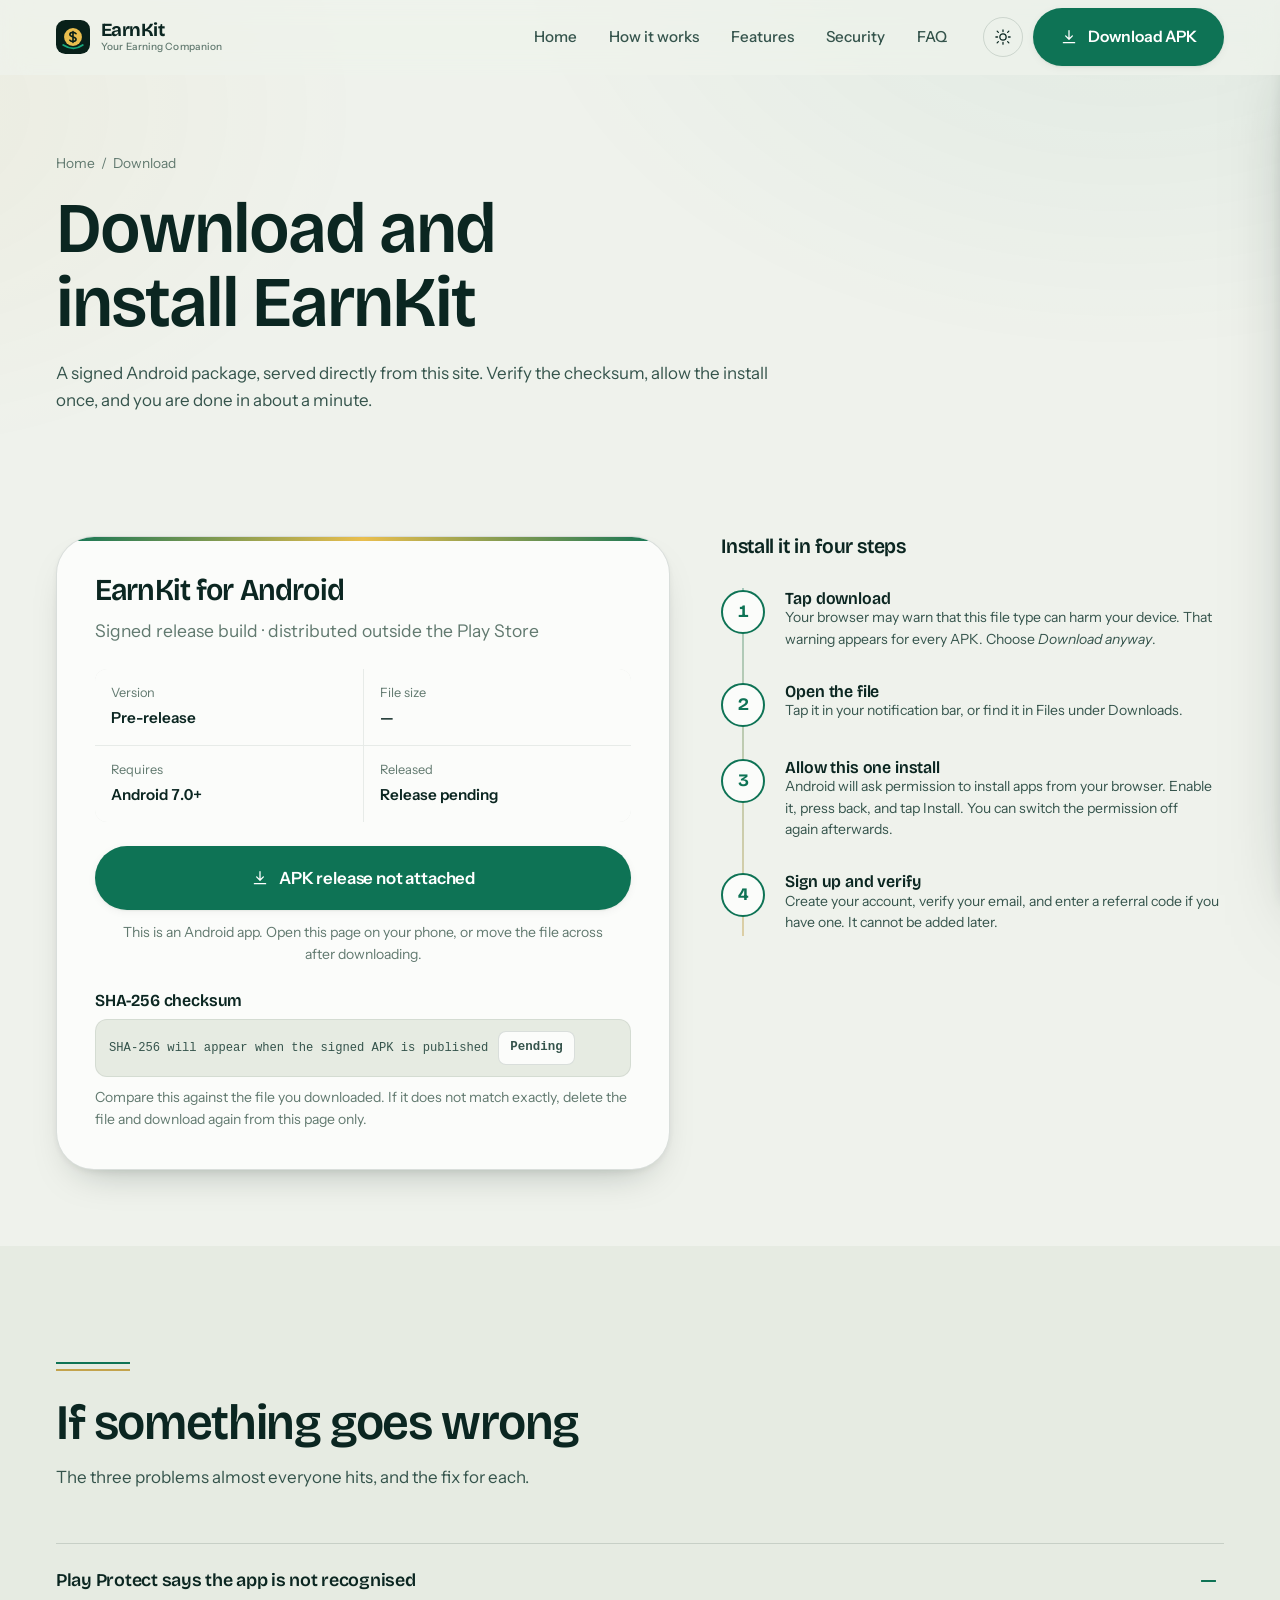
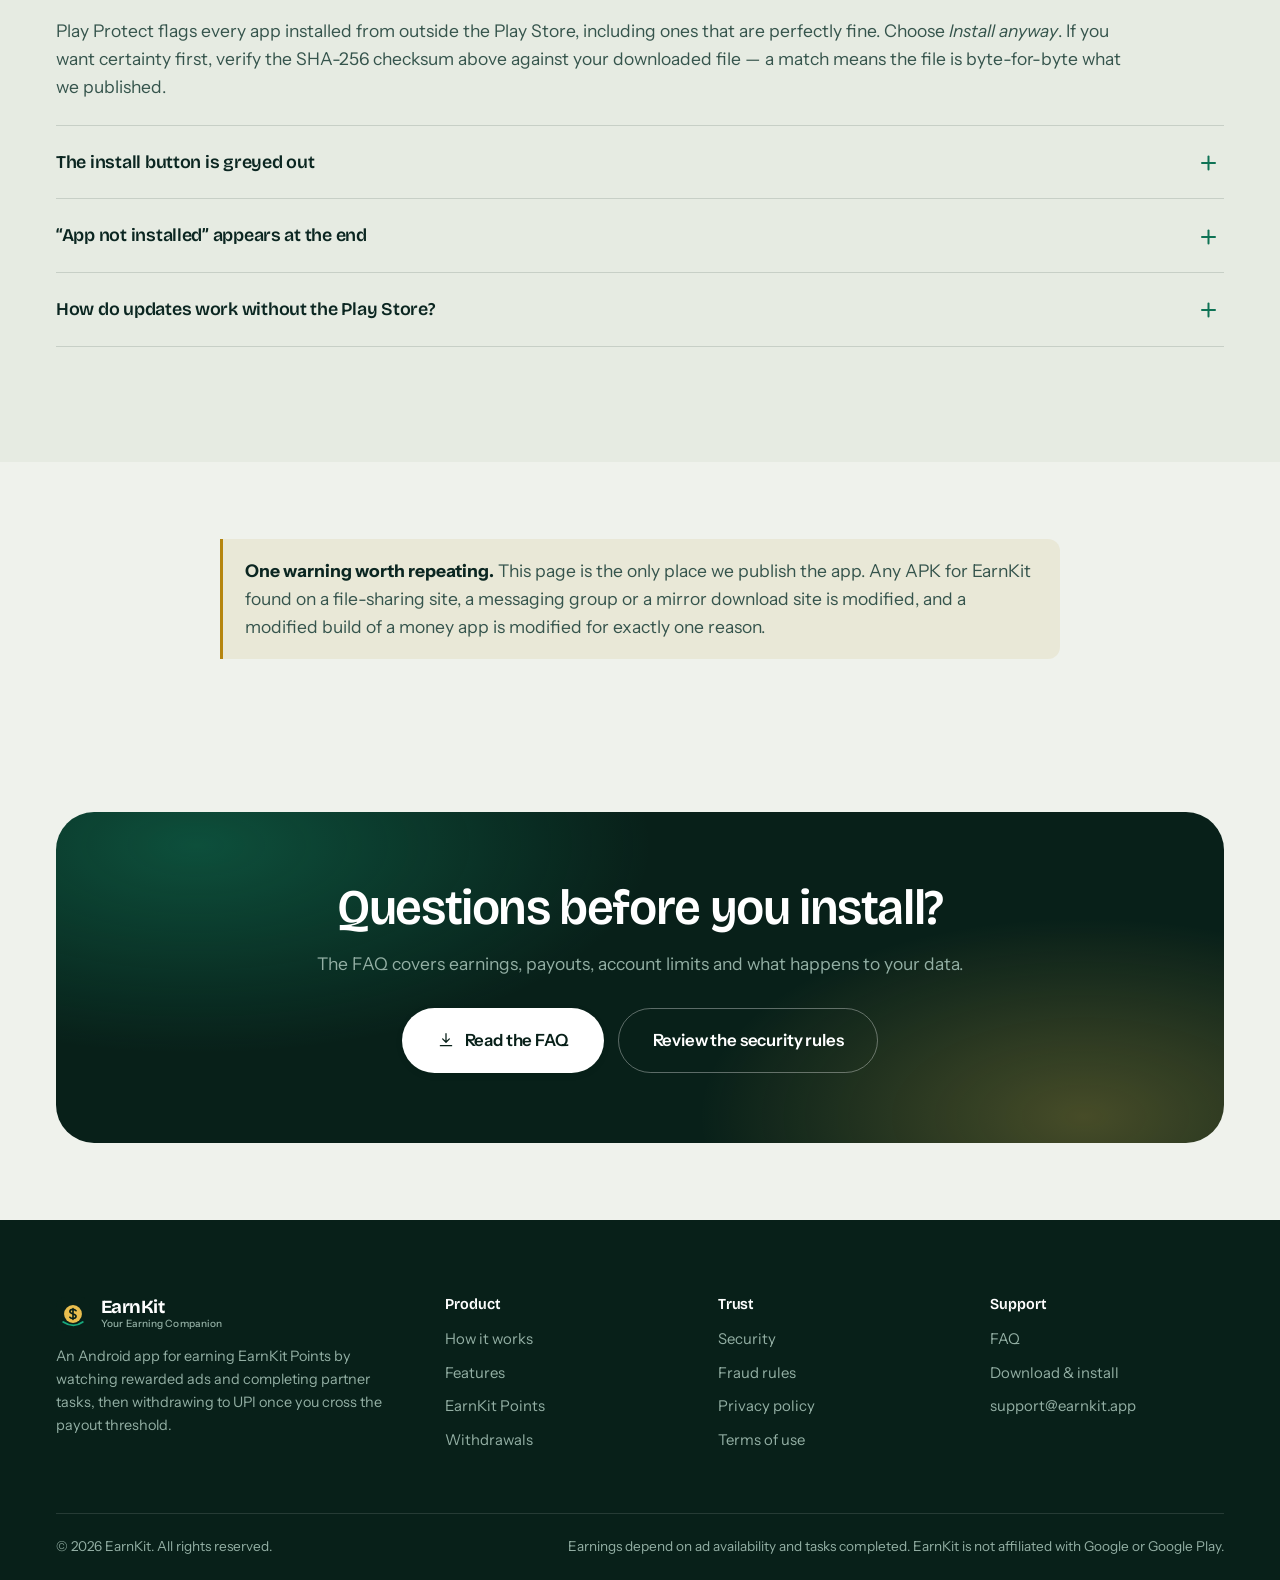
==== download.html @ 2345cab0 "EarnKit website" ====
<!doctype html>
<html lang="en" data-theme="light">
<head>
<meta charset="utf-8">
<meta name="viewport" content="width=device-width, initial-scale=1, viewport-fit=cover">
<title>Download the Android APK — EarnKit</title>
<meta name="description" content="Download the signed EarnKit APK, verify the SHA-256 checksum, and install in four steps. Requires Android 7.0+.">
<meta name="theme-color" content="#082019">
<meta name="robots" content="index,follow,max-image-preview:large">
<meta name="color-scheme" content="light dark">
<link rel="canonical" href="https://earnkit.app/download.html">
<meta property="og:type" content="website">
<meta property="og:site_name" content="EarnKit">
<meta property="og:title" content="Download the Android APK — EarnKit">
<meta property="og:description" content="Download the signed EarnKit APK, verify the SHA-256 checksum, and install in four steps. Requires Android 7.0+.">
<meta property="og:image" content="https://earnkit.app/assets/img/og-cover.svg">
<meta name="twitter:card" content="summary_large_image">
<link rel="manifest" href="site.webmanifest">
<link rel="icon" href="assets/img/favicon.svg" type="image/svg+xml">
<link rel="apple-touch-icon" href="assets/img/favicon.svg">
<link rel="preconnect" href="https://fonts.googleapis.com">
<link rel="preconnect" href="https://fonts.gstatic.com" crossorigin>
<link href="https://fonts.googleapis.com/css2?family=Bricolage+Grotesque:opsz,wdth,wght@12..96,75..100,400..800&family=Instrument+Sans:ital,wght@0,400..700;1,400&display=swap" rel="stylesheet">
<link rel="stylesheet" href="assets/css/site.css">
<script>
  // Set theme before first paint so there is no flash.
  try { var t = localStorage.getItem('eg-theme');
        if (!t) t = 'light';
        document.documentElement.setAttribute('data-theme', t); } catch (e) {}
</script>

</head>
<body>
<a class="skip" href="#main">Skip to content</a>
<div class="prog" aria-hidden="true"></div>

<header class="hdr">
  <div class="wrap hdr__in">
    <a class="brand" href="index.html" aria-label="EarnKit home"><svg class="brand__mark" viewBox="0 0 40 40" fill="none" aria-hidden="true">
  <rect width="40" height="40" rx="11" fill="#082019"/>
  <circle class="coin" cx="20" cy="20" r="10.5" fill="#E9BE4E"/>
  <path d="M20 13.5v13M23.6 16.1c-.9-1-2.2-1.5-3.6-1.5-2.1 0-3.7 1.1-3.7 2.6 0 3.6 7.3 1.9 7.3 5.5 0 1.5-1.6 2.6-3.7 2.6-1.4 0-2.7-.5-3.6-1.5"
        stroke="#082019" stroke-width="1.9" stroke-linecap="round"/>
  <path d="M8.5 29.5c4 2.6 8 3.9 12 3.9s7.4-1.3 11-3.9" stroke="#17A87C" stroke-width="2.2" stroke-linecap="round"/>
</svg><span>EarnKit<em>Your Earning Companion</em></span></a>
    <nav class="nav" aria-label="Primary"><a href="index.html">Home</a><a href="how-it-works.html">How it works</a><a href="features.html">Features</a><a href="security.html">Security</a><a href="faq.html">FAQ</a></nav>
    <div class="hdr__actions">
      <button class="tgl" type="button" aria-label="Switch theme"><svg class="sun" viewBox="0 0 24 24" fill="none" stroke="currentColor" stroke-width="1.7" stroke-linecap="round" stroke-linejoin="round" aria-hidden="true"><circle cx="12" cy="12" r="4.2"/><path d="M12 2.5v2.2M12 19.3v2.2M4.2 4.2l1.6 1.6M18.2 18.2l1.6 1.6M2.5 12h2.2M19.3 12h2.2M4.2 19.8l1.6-1.6M18.2 5.8l1.6-1.6"/></svg><svg class="moon" viewBox="0 0 24 24" fill="none" stroke="currentColor" stroke-width="1.7" stroke-linecap="round" stroke-linejoin="round" aria-hidden="true"><path d="M20 14.5A8.5 8.5 0 019.5 4a8.5 8.5 0 1010.5 10.5z"/></svg></button>
      <a class="btn btn--emerald" href="download.html"><svg class="ico" viewBox="0 0 24 24" fill="none" stroke="currentColor" stroke-width="1.7" stroke-linecap="round" stroke-linejoin="round" aria-hidden="true"><path d="M12 3.5v11M7.5 10.5L12 15l4.5-4.5M4.5 19.5h15"/></svg> Download APK</a>
      <button class="burger" type="button" aria-label="Menu" aria-expanded="false" aria-controls="drawer">
        <span></span><span></span><span></span>
      </button>
    </div>
  </div>
</header>

<div class="scrim" aria-hidden="true"></div>
<aside class="drawer" id="drawer" aria-label="Mobile navigation">
  <a href="index.html">Home</a>
  <a href="how-it-works.html">How it works</a>
  <a href="features.html">Features</a>
  <a href="security.html">Security</a>
  <a href="faq.html">FAQ</a>
  <a href="download.html">Download</a>
  <a class="btn btn--emerald btn--block" href="download.html">Download APK</a>
</aside>

<main id="main">

<section class="phead">
  <div class="wrap">
    <p class="crumb"><a href="index.html">Home</a> &nbsp;/&nbsp; Download</p>
    <h1 class="fade-up">Download and install EarnKit</h1>
    <p class="lede fade-up" style="animation-delay:.1s">A signed Android package, served directly from this site. Verify the checksum, allow the install once, and you are done in about a minute.</p>
  </div>
</section>
<section class="tight">
  <div class="wrap">
    <div class="dl">
      <div class="dlcard r">
        <h2 style="font-size:clamp(1.5rem,2.4vw,1.9rem);margin-bottom:10px">EarnKit for Android</h2>
        <p class="muted">Signed release build &middot; distributed outside the Play Store</p>

        <dl class="dlcard__meta">
          <div><dt>Version</dt><dd>Pre-release</dd></div>
          <div><dt>File size</dt><dd>—</dd></div>
          <div><dt>Requires</dt><dd>Android 7.0+</dd></div>
          <div><dt>Released</dt><dd>Release pending</dd></div>
        </dl>

        <a class="btn btn--lg btn--block btn--emerald" href="#release-unavailable" aria-disabled="true" data-release-unavailable data-download download>
          <svg class="ico" viewBox="0 0 24 24" fill="none" stroke="currentColor" stroke-width="1.7" stroke-linecap="round" stroke-linejoin="round" aria-hidden="true"><path d="M12 3.5v11M7.5 10.5L12 15l4.5-4.5M4.5 19.5h15"/></svg> APK release not attached
        </a>
        <p class="small muted" style="margin-top:12px;text-align:center" data-device-hint>
          Android app. Open this page on your phone for the smoothest install.
        </p>

        <h4 style="margin:26px 0 10px">SHA-256 checksum</h4>
        <div class="hashbox">
          <span>SHA-256 will appear when the signed APK is published</span>
          <button class="copy" type="button" disabled>Pending</button>
        </div>
        <p class="small muted" style="margin-top:10px">Compare this against the file you downloaded.
        If it does not match exactly, delete the file and download again from this page only.</p>
      </div>

      <div class="r" data-d="1">
        <h3 style="margin-bottom:16px">Install it in four steps</h3>
        <div class="rail">
          <div class="step"><div class="step__dot">1</div><div><h4>Tap download</h4>
            <p class="small">Your browser may warn that this file type can harm your device. That
            warning appears for every APK. Choose <em>Download anyway</em>.</p></div></div>
          <div class="step"><div class="step__dot">2</div><div><h4>Open the file</h4>
            <p class="small">Tap it in your notification bar, or find it in Files under Downloads.</p></div></div>
          <div class="step"><div class="step__dot">3</div><div><h4>Allow this one install</h4>
            <p class="small">Android will ask permission to install apps from your browser. Enable it,
            press back, and tap Install. You can switch the permission off again afterwards.</p></div></div>
          <div class="step"><div class="step__dot">4</div><div><h4>Sign up and verify</h4>
            <p class="small">Create your account, verify your email, and enter a referral code if you
            have one. It cannot be added later.</p></div></div>
        </div>
      </div>
    </div>
  </div>
</section>

<section class="band--paper2">
  <div class="wrap">
    <div class="head r"><div class="rule"></div>
      <h2>If something goes wrong</h2>
      <p class="lede">The three problems almost everyone hits, and the fix for each.</p></div>
    <div class="acc r">
      <details open><summary>Play Protect says the app is not recognised</summary>
        <div class="acc__body"><p>Play Protect flags every app installed from outside the Play
        Store, including ones that are perfectly fine. Choose <em>Install anyway</em>. If you want
        certainty first, verify the SHA-256 checksum above against your downloaded file &mdash; a
        match means the file is byte-for-byte what we published.</p></div></details>
      <details><summary>The install button is greyed out</summary>
        <div class="acc__body"><p>Your Android version needs permission for the specific app doing
        the install. Go to Settings, then Apps, then find your browser or file manager, then
        <em>Install unknown apps</em>, and allow it. Return to the file and try again.</p></div></details>
      <details><summary>&ldquo;App not installed&rdquo; appears at the end</summary>
        <div class="acc__body"><p>Usually one of three things: an older copy of the app is already
        installed and needs to be removed first, the download was interrupted and the file is
        incomplete, or storage is full. Uninstall the old version, clear some space, and download
        the file again.</p></div></details>
      <details><summary>How do updates work without the Play Store?</summary>
        <div class="acc__body"><p>The app checks for a newer version on launch and tells you when one
        is available. You return to this page, download the latest APK and install it over the
        existing app. Your account, balance and history are untouched by an update.</p></div></details>
    </div>
  </div>
</section>

<section class="tight">
  <div class="wrap wrap--narrow">
    <div class="note r"><b>One warning worth repeating.</b> This page is the only place we publish
    the app. Any APK for EarnKit found on a file-sharing site, a messaging group or a mirror download
    site is modified, and a modified build of a money app is modified for exactly one reason.</div>
  </div>
</section>

<section class="tight">
  <div class="wrap">
    <div class="cta r">
      <h2>Questions before you install?</h2>
      <p>The FAQ covers earnings, payouts, account limits and what happens to your data.</p>
      <div class="cta__row">
        <a class="btn btn--lg" href="faq.html"><svg class="ico" viewBox="0 0 24 24" fill="none" stroke="currentColor" stroke-width="1.7" stroke-linecap="round" stroke-linejoin="round" aria-hidden="true"><path d="M12 3.5v11M7.5 10.5L12 15l4.5-4.5M4.5 19.5h15"/></svg> Read the FAQ</a>
        <a class="btn btn--lg btn--ghost" href="security.html">Review the security rules</a>
      </div>
    </div>
  </div>
</section>
</main>

<footer class="ftr">
  <div class="wrap">
    <div class="ftr__grid">
      <div>
        <a class="brand" href="index.html"><svg class="brand__mark" viewBox="0 0 40 40" fill="none" aria-hidden="true">
  <rect width="40" height="40" rx="11" fill="#082019"/>
  <circle class="coin" cx="20" cy="20" r="10.5" fill="#E9BE4E"/>
  <path d="M20 13.5v13M23.6 16.1c-.9-1-2.2-1.5-3.6-1.5-2.1 0-3.7 1.1-3.7 2.6 0 3.6 7.3 1.9 7.3 5.5 0 1.5-1.6 2.6-3.7 2.6-1.4 0-2.7-.5-3.6-1.5"
        stroke="#082019" stroke-width="1.9" stroke-linecap="round"/>
  <path d="M8.5 29.5c4 2.6 8 3.9 12 3.9s7.4-1.3 11-3.9" stroke="#17A87C" stroke-width="2.2" stroke-linecap="round"/>
</svg><span>EarnKit<em>Your Earning Companion</em></span></a>
        <p class="ftr__note">An Android app for earning EarnKit Points by watching rewarded ads and completing partner tasks, then withdrawing to UPI once you cross the payout threshold.</p>
      </div>
      <div>
        <h4>Product</h4>
        <ul>
          <li><a href="how-it-works.html">How it works</a></li>
          <li><a href="features.html">Features</a></li>
          <li><a href="how-it-works.html#points">EarnKit Points</a></li>
          <li><a href="how-it-works.html#withdraw">Withdrawals</a></li>
        </ul>
      </div>
      <div>
        <h4>Trust</h4>
        <ul>
          <li><a href="security.html">Security</a></li>
          <li><a href="security.html#fraud">Fraud rules</a></li>
          <li><a href="privacy.html">Privacy policy</a></li>
          <li><a href="terms.html">Terms of use</a></li>
        </ul>
      </div>
      <div>
        <h4>Support</h4>
        <ul>
          <li><a href="faq.html">FAQ</a></li>
          <li><a href="download.html">Download &amp; install</a></li>
          <li><a href="mailto:support@earnkit.app">support@earnkit.app</a></li>
        </ul>
      </div>
    </div>
    <div class="ftr__bar">
      <span>&copy; <span data-year>2026</span> EarnKit. All rights reserved.</span>
      <span>Earnings depend on ad availability and tasks completed. EarnKit is not affiliated with Google or Google Play.</span>
    </div>
  </div>
</footer>

<script src="assets/js/site.js" defer></script>
</body>
</html>
---- assets/css/site.css ----
/* ==========================================================================
   EarnGrow — site stylesheet
   Design language: "passbook" — pale sage paper, pine ink, ledger rules,
   gold reserved exclusively for money/points. One bold element: the phone.
   ========================================================================== */

/* ---------- 1. Tokens ---------------------------------------------------- */
:root {
  --paper:        #EFF2EC;
  --paper-2:      #E6EBE2;
  --card:         #FBFCFA;
  --ink:          #0B2621;
  --ink-2:        #35544C;
  --muted:        #61796F;
  --pine:         #082019;
  --pine-2:       #0D2E25;
  --emerald:      #0E7355;
  --emerald-lt:   #17A87C;
  --gold:         #B5850F;
  --gold-lt:      #E9BE4E;
  --line:         color-mix(in srgb, var(--ink) 14%, transparent);
  --line-soft:    color-mix(in srgb, var(--ink) 8%, transparent);
  --on-pine:      #DCE9E2;
  --on-pine-dim:  #93AFA4;

  --shadow-sm: 0 1px 2px rgba(8,32,25,.06), 0 2px 8px rgba(8,32,25,.05);
  --shadow-md: 0 2px 6px rgba(8,32,25,.06), 0 18px 40px -22px rgba(8,32,25,.35);
  --shadow-lg: 0 40px 90px -45px rgba(8,32,25,.55), 0 4px 14px rgba(8,32,25,.08);

  --r-xs: 8px;  --r-sm: 12px;  --r-md: 18px;  --r-lg: 26px;  --r-xl: 38px;

  --wrap: 1180px;
  --gut: clamp(20px, 5vw, 56px);
  --sp: clamp(64px, 9vw, 136px);           /* vertical section rhythm      */

  --display: "Bricolage Grotesque", "Trebuchet MS", sans-serif;
  --body: "Instrument Sans", "Segoe UI", sans-serif;

  --ease: cubic-bezier(.22, .61, .36, 1);
  --ease-out: cubic-bezier(.16, 1, .3, 1);
}

html[data-theme="dark"] {
  --paper:        #061512;
  --paper-2:      #0A211B;
  --card:         #0C2620;
  --ink:          #E4EFE8;
  --ink-2:        #B6CCC2;
  --muted:        #8AA69A;
  --pine:         #041110;
  --pine-2:       #0A211B;
  --emerald:      #35C79A;
  --emerald-lt:   #57E0B4;
  --gold:         #E9BE4E;
  --gold-lt:      #F6D580;
  --line:         color-mix(in srgb, var(--ink) 16%, transparent);
  --line-soft:    color-mix(in srgb, var(--ink) 9%, transparent);
  --on-pine:      #DCE9E2;
  --on-pine-dim:  #93AFA4;
  --shadow-sm: 0 1px 2px rgba(0,0,0,.5);
  --shadow-md: 0 2px 6px rgba(0,0,0,.4), 0 18px 40px -22px rgba(0,0,0,.8);
  --shadow-lg: 0 40px 90px -45px rgba(0,0,0,.9), 0 4px 14px rgba(0,0,0,.4);
}

/* ---------- 2. Reset & base --------------------------------------------- */
*, *::before, *::after { box-sizing: border-box; }
* { margin: 0; }

html {
  -webkit-text-size-adjust: 100%;
  scroll-behavior: smooth;
  scroll-padding-top: 96px;
}

body {
  background: var(--paper);
  color: var(--ink);
  font-family: var(--body);
  font-size: clamp(16px, .55vw + 14.4px, 17.5px);
  line-height: 1.6;
  font-feature-settings: "ss01", "cv01";
  -webkit-font-smoothing: antialiased;
  overflow-x: hidden;
  transition: background-color .45s var(--ease), color .45s var(--ease);
}

/* paper grain + soft light */
body::before {
  content: "";
  position: fixed; inset: 0;
  pointer-events: none;
  z-index: 0;
  opacity: .5;
  background-image:
    radial-gradient(900px 620px at 88% -8%, color-mix(in srgb, var(--emerald) 13%, transparent), transparent 70%),
    radial-gradient(700px 500px at -10% 12%, color-mix(in srgb, var(--gold) 10%, transparent), transparent 72%);
}

img, svg { display: block; max-width: 100%; }
a { color: inherit; text-decoration: none; }
button, input, select, textarea { font: inherit; color: inherit; }

::selection { background: var(--gold-lt); color: var(--pine); }

:focus-visible {
  outline: 2.5px solid var(--emerald);
  outline-offset: 3px;
  border-radius: 4px;
}

h1, h2, h3, h4 {
  font-family: var(--display);
  font-weight: 600;
  line-height: 1.04;
  letter-spacing: -.028em;
  font-variation-settings: "wdth" 96, "opsz" 32;
  text-wrap: balance;
}

h1 { font-size: clamp(2.65rem, 6.1vw, 4.45rem); }
h2 { font-size: clamp(2.05rem, 4.1vw, 3.1rem); }
h3 { font-size: clamp(1.25rem, 1.6vw, 1.45rem); letter-spacing: -.018em; }
h4 { font-size: 1.05rem; letter-spacing: -.01em; }

p { text-wrap: pretty; }

.lede {
  font-size: clamp(1.06rem, 1.25vw, 1.22rem);
  color: var(--ink-2);
  max-width: 62ch;
  line-height: 1.62;
}

.muted { color: var(--muted); }
.small { font-size: .875rem; line-height: 1.55; }
.num { font-variant-numeric: tabular-nums; }

.skip {
  position: absolute; left: 12px; top: -60px;
  background: var(--pine); color: var(--on-pine);
  padding: 10px 18px; border-radius: 0 0 var(--r-sm) var(--r-sm);
  z-index: 200; transition: top .2s var(--ease);
}
.skip:focus { top: 0; }

/* ---------- 3. Layout ---------------------------------------------------- */
.wrap {
  width: min(100% - (var(--gut) * 2), var(--wrap));
  margin-inline: auto;
  position: relative;
  z-index: 1;
}
.wrap--narrow { width: min(100% - (var(--gut) * 2), 840px); }

section { padding-block: var(--sp); }
section.tight { padding-block: clamp(48px, 6vw, 80px); }

.band--pine {
  background: var(--pine);
  color: var(--on-pine);
  position: relative;
  z-index: 1;
}
.band--pine h2, .band--pine h3 { color: #fff; }
.band--pine .lede, .band--pine p { color: var(--on-pine-dim); }
.band--paper2 { background: var(--paper-2); position: relative; z-index: 1; }

.grid { display: grid; gap: clamp(18px, 2.2vw, 28px); }
.g2 { grid-template-columns: repeat(2, 1fr); }
.g3 { grid-template-columns: repeat(3, 1fr); }
.g4 { grid-template-columns: repeat(4, 1fr); }

/* section heading block — ledger rule instead of an all-caps eyebrow */
.head { max-width: 62ch; margin-bottom: clamp(34px, 4vw, 56px); }
.head h2 { margin-bottom: 16px; }
.head .rule {
  width: 74px; height: 0; margin-bottom: 26px;
  border-top: 2px solid var(--emerald);
  border-bottom: 2px solid color-mix(in srgb, var(--gold) 70%, transparent);
  padding-top: 5px;
}
.band--pine .head .rule { border-top-color: var(--emerald-lt); }
.head--wide { max-width: none; }

.split {
  display: grid;
  grid-template-columns: minmax(0, .92fr) minmax(0, 1.08fr);
  gap: clamp(28px, 5vw, 72px);
  align-items: start;
}
.split > .head { margin-bottom: 0; position: sticky; top: 108px; }

/* ---------- 4. Buttons --------------------------------------------------- */
.btn {
  --btn-bg: var(--pine);
  --btn-fg: #fff;
  display: inline-flex; align-items: center; gap: 10px;
  padding: 15px 26px;
  background: var(--btn-bg); color: var(--btn-fg);
  border: 1px solid transparent; border-radius: 999px;
  font-weight: 600; font-size: .98rem; letter-spacing: -.01em;
  cursor: pointer;
  position: relative; overflow: hidden; isolation: isolate;
  transition: transform .3s var(--ease-out), box-shadow .3s var(--ease-out),
              background-color .3s var(--ease), color .3s var(--ease);
  box-shadow: var(--shadow-sm);
}
.btn::after {                       /* gold sweep on hover */
  content: ""; position: absolute; inset: 0; z-index: -1;
  background: linear-gradient(100deg, var(--gold) 0%, var(--gold-lt) 55%, var(--gold) 100%);
  transform: translateY(101%);
  transition: transform .42s var(--ease-out);
}
.btn:hover { transform: translateY(-2px); box-shadow: var(--shadow-md); color: var(--pine); }
.btn:hover::after { transform: translateY(0); }
.btn:active { transform: translateY(0) scale(.985); }

.btn--emerald { --btn-bg: var(--emerald); }
html[data-theme="dark"] .btn--emerald { --btn-fg: #04201A; }
html[data-theme="dark"] .btn { --btn-bg: var(--emerald); --btn-fg: #04201A; }

.btn--ghost {
  --btn-bg: transparent; --btn-fg: var(--ink);
  border-color: var(--line); box-shadow: none;
}
.btn--ghost:hover { color: var(--pine); }
.band--pine .btn--ghost { --btn-fg: #fff; border-color: rgba(255,255,255,.28); }
.btn--lg { padding: 18px 34px; font-size: 1.05rem; }
.btn--block { width: 100%; justify-content: center; }
.btn .ico { width: 18px; height: 18px; flex: none; }

.linkline {
  display: inline-flex; align-items: center; gap: 8px;
  font-weight: 600; color: var(--emerald);
  padding-bottom: 3px;
  background-image: linear-gradient(var(--emerald), var(--emerald));
  background-size: 0% 1.5px; background-position: 0 100%; background-repeat: no-repeat;
  transition: background-size .35s var(--ease-out);
}
.linkline:hover { background-size: 100% 1.5px; }

/* ---------- 5. Header ---------------------------------------------------- */
.hdr {
  position: sticky; top: 0; z-index: 97;
  background: color-mix(in srgb, var(--paper) 78%, transparent);
  backdrop-filter: saturate(160%) blur(14px);
  -webkit-backdrop-filter: saturate(160%) blur(14px);
  border-bottom: 1px solid transparent;
  transition: border-color .35s var(--ease), background-color .35s var(--ease),
              padding .35s var(--ease);
}
.hdr.is-stuck {
  border-bottom-color: var(--line-soft);
  background: color-mix(in srgb, var(--paper) 92%, transparent);
}
.hdr__in {
  display: flex; align-items: center; gap: 22px;
  height: 74px;
  transition: height .35s var(--ease);
}
.hdr.is-stuck .hdr__in { height: 64px; }

.brand { display: flex; align-items: center; gap: 11px; font-family: var(--display);
  font-weight: 700; font-size: 1.16rem; letter-spacing: -.03em; line-height: 1.05; }
.brand span { display: block; }
.brand em {
  display: block; font-family: var(--body); font-style: normal;
  font-size: .63rem; font-weight: 500; letter-spacing: .01em;
  color: var(--muted); margin-top: 2px;
}
.ftr .brand em { color: var(--on-pine-dim); }
@media (max-width: 420px) { .brand em { display: none; } }
.brand__mark { width: 34px; height: 34px; flex: none; }
.brand__mark .coin { transform-origin: 50% 50%; transition: transform .6s var(--ease-out); }
.brand:hover .brand__mark .coin { transform: rotateY(180deg); }

.nav { display: flex; align-items: center; gap: 4px; margin-left: auto; }
.nav a {
  padding: 9px 14px; border-radius: 999px;
  font-size: .95rem; font-weight: 500; color: var(--ink-2);
  position: relative;
  transition: color .25s var(--ease), background-color .25s var(--ease);
}
.nav a:hover { color: var(--ink); background: color-mix(in srgb, var(--ink) 6%, transparent); }
.nav a[aria-current="page"] { color: var(--ink); font-weight: 600; }
.nav a[aria-current="page"]::after {
  content: ""; position: absolute; left: 14px; right: 14px; bottom: 2px;
  height: 2px; background: var(--gold); border-radius: 2px;
}

.hdr__actions { display: flex; align-items: center; gap: 10px; }

.tgl {
  width: 40px; height: 40px; display: grid; place-items: center;
  border: 1px solid var(--line); border-radius: 999px; background: transparent;
  cursor: pointer;
  transition: background-color .3s var(--ease), transform .3s var(--ease-out);
}
.tgl:hover { background: color-mix(in srgb, var(--ink) 7%, transparent); transform: rotate(-18deg); }
.tgl svg { width: 18px; height: 18px; }
.tgl .moon { display: none; }
html[data-theme="dark"] .tgl .moon { display: block; }
html[data-theme="dark"] .tgl .sun { display: none; }

.burger { display: none; width: 42px; height: 42px; border: 1px solid var(--line);
  background: transparent; border-radius: 999px; cursor: pointer; }
.burger span { display: block; width: 17px; height: 1.8px; margin: 3.6px auto;
  background: var(--ink); border-radius: 2px; transition: transform .35s var(--ease-out), opacity .2s; }
.burger[aria-expanded="true"] span:nth-child(1) { transform: translateY(5.4px) rotate(45deg); }
.burger[aria-expanded="true"] span:nth-child(2) { opacity: 0; }
.burger[aria-expanded="true"] span:nth-child(3) { transform: translateY(-5.4px) rotate(-45deg); }

.drawer {
  position: fixed; inset: 0 0 0 auto; width: min(86vw, 360px);
  background: var(--card); z-index: 95;
  padding: 92px 28px 32px;
  transform: translateX(100%);
  transition: transform .5s var(--ease-out);
  box-shadow: var(--shadow-lg);
  display: flex; flex-direction: column; gap: 4px;
  overflow-y: auto;
}
.drawer.open { transform: translateX(0); }
.drawer a {
  font-family: var(--display); font-size: 1.5rem; font-weight: 600;
  padding: 13px 0; border-bottom: 1px solid var(--line-soft);
  opacity: 0; transform: translateX(16px);
}
.drawer.open a { animation: drawerIn .5s var(--ease-out) forwards; }
.drawer.open a:nth-child(1) { animation-delay: .06s; }
.drawer.open a:nth-child(2) { animation-delay: .11s; }
.drawer.open a:nth-child(3) { animation-delay: .16s; }
.drawer.open a:nth-child(4) { animation-delay: .21s; }
.drawer.open a:nth-child(5) { animation-delay: .26s; }
.drawer.open a:nth-child(6) { animation-delay: .31s; }
.drawer .btn { margin-top: 22px; opacity: 1; transform: none; }
@keyframes drawerIn { to { opacity: 1; transform: none; } }

.scrim {
  position: fixed; inset: 0; z-index: 94;
  background: rgba(6,20,17,.42);
  backdrop-filter: blur(3px);
  opacity: 0; visibility: hidden;
  transition: opacity .4s var(--ease), visibility .4s;
}
.scrim.open { opacity: 1; visibility: visible; }

/* reading progress */
.prog {
  position: fixed; top: 0; left: 0; height: 2.5px; z-index: 99;
  width: 0;
  background: linear-gradient(90deg, var(--emerald), var(--gold-lt));
  transition: width .12s linear;
}

/* ---------- 6. Hero ------------------------------------------------------ */
.hero { padding-top: clamp(46px, 6vw, 84px); padding-bottom: clamp(60px, 7vw, 110px); }
.hero__grid {
  display: grid;
  grid-template-columns: minmax(0, 1.04fr) minmax(0, .96fr);
  gap: clamp(30px, 5vw, 72px);
  align-items: center;
}
.hero h1 { margin-bottom: 22px; }
.hero h1 .ln { display: block; overflow: hidden; padding-bottom: .09em; margin-bottom: -.07em; }
.hero h1 .ln > span { display: block; transform: translateY(102%); }
.hero__lede { margin-bottom: 30px; max-width: 52ch; }
.hero__cta { display: flex; flex-wrap: wrap; gap: 14px; align-items: center; margin-bottom: 26px; }
.hero__meta { display: flex; flex-wrap: wrap; gap: 10px 22px; color: var(--muted); font-size: .88rem; }
.hero__meta span { display: inline-flex; align-items: center; gap: 7px; }
.hero__meta svg { width: 15px; height: 15px; color: var(--emerald); }

.reveal-line .ln > span { animation: lineUp .9s var(--ease-out) forwards; }
@keyframes lineUp { to { transform: translateY(0); } }
.fade-up { opacity: 0; transform: translateY(18px); animation: fadeUp .8s var(--ease-out) forwards; }
@keyframes fadeUp { to { opacity: 1; transform: none; } }

/* ---------- 7. Phone (the one bold element) ------------------------------ */
.phone-stage { position: relative; display: grid; place-items: center; perspective: 1400px; }
.phone-stage::before {           /* gold halo */
  content: ""; position: absolute; width: 108%; aspect-ratio: 1;
  background: radial-gradient(circle, color-mix(in srgb, var(--gold) 26%, transparent), transparent 62%);
  filter: blur(26px); opacity: .75;
}
.phone-holder { position: relative; width: min(318px, 78vw); }
.phone {
  position: relative; width: 100%; aspect-ratio: 375 / 780;
  background: linear-gradient(168deg, #16362C, #061C16);
  border-radius: 46px; padding: 11px;
  box-shadow: var(--shadow-lg), inset 0 0 0 1.5px rgba(255,255,255,.12);
  transform: rotateY(-12deg) rotateX(4deg) rotateZ(-1.5deg);
  transform-style: preserve-3d;
  transition: transform .9s var(--ease-out);
  opacity: 0; animation: phoneIn 1.15s .18s var(--ease-out) forwards;
}
@keyframes phoneIn {
  from { opacity: 0; transform: rotateY(-22deg) rotateX(9deg) translateY(34px) scale(.95); }
  to   { opacity: 1; }
}
.phone__screen {
  position: relative; height: 100%; border-radius: 36px; overflow: hidden;
  background: linear-gradient(180deg, #0B2A22 0%, #071E18 46%, #061713 100%);
  color: #E6F2EB; display: flex; flex-direction: column;
  font-size: 12.5px;
}
.phone__notch {
  position: absolute; top: 9px; left: 50%; transform: translateX(-50%);
  width: 92px; height: 21px; background: #04110E; border-radius: 999px; z-index: 4;
}
.scr { padding: 40px 17px 12px; display: flex; flex-direction: column; height: 100%; gap: 11px; }
.scr__top { display: flex; justify-content: space-between; align-items: center; color: #8FB4A5; font-size: 10.5px; }
.scr__hi { font-family: var(--display); font-size: 15px; color: #fff; font-weight: 600; letter-spacing: -.02em; }

.balcard {
  background: linear-gradient(140deg, #12503C 0%, #0D3C2E 52%, #145741 100%);
  border: 1px solid rgba(233,190,78,.28);
  border-radius: 18px; padding: 15px 16px 14px;
  position: relative; overflow: hidden;
}
.balcard::after {
  content: ""; position: absolute; top: -60%; left: -35%; width: 55%; height: 220%;
  background: linear-gradient(90deg, transparent, rgba(255,255,255,.16), transparent);
  transform: rotate(18deg);
  animation: sheen 5.5s 1.4s var(--ease) infinite;
}
@keyframes sheen { 0% { left: -45%; } 55%, 100% { left: 125%; } }
.balcard__lbl { color: #A9C8B9; font-size: 10.5px; }
.balcard__val {
  font-family: var(--display); font-weight: 700; letter-spacing: -.035em;
  font-size: 34px; line-height: 1.08; color: #fff;
  font-variant-numeric: tabular-nums;
  display: flex; align-items: baseline; gap: 6px;
}
.balcard__val small { font-size: 12px; font-weight: 500; color: var(--gold-lt); letter-spacing: 0; }
.balcard__row { display: flex; gap: 8px; margin-top: 11px; }
.chip {
  display: inline-flex; align-items: center; gap: 5px;
  background: rgba(255,255,255,.09); border: 1px solid rgba(255,255,255,.13);
  border-radius: 999px; padding: 4px 9px; font-size: 10px; color: #CFE4D8;
}
.chip--gold { background: rgba(233,190,78,.15); border-color: rgba(233,190,78,.4); color: #F6D580; }
.chip svg { width: 11px; height: 11px; }

.tile {
  background: rgba(255,255,255,.055); border: 1px solid rgba(255,255,255,.09);
  border-radius: 15px; padding: 12px 13px;
}
.tile__hd { display: flex; justify-content: space-between; align-items: center; margin-bottom: 9px; }
.tile__hd b { font-size: 12.5px; font-weight: 600; color: #fff; }
.tile__hd span { font-size: 10px; color: #8FB4A5; }
.bar { height: 6px; border-radius: 99px; background: rgba(255,255,255,.12); overflow: hidden; }
.bar i { display: block; height: 100%; width: 0; border-radius: 99px;
  background: linear-gradient(90deg, var(--emerald-lt), var(--gold-lt));
  animation: barFill 1.5s 1s var(--ease-out) forwards; }
@keyframes barFill { to { width: 72%; } }

.scr__btn {
  margin-top: auto;
  background: linear-gradient(100deg, #E9BE4E, #F6D580);
  color: #06231C; border-radius: 13px; padding: 12px; text-align: center;
  font-weight: 700; font-size: 13px; letter-spacing: -.01em;
  box-shadow: 0 10px 24px -12px rgba(233,190,78,.9);
  animation: pulseBtn 3.4s 2s ease-in-out infinite;
}
@keyframes pulseBtn { 0%,100% { transform: scale(1); } 50% { transform: scale(1.028); } }

.scr__nav {
  display: flex; justify-content: space-between; padding: 10px 6px 4px;
  border-top: 1px solid rgba(255,255,255,.09); margin-top: 11px;
}
.scr__nav i { width: 17px; height: 17px; border-radius: 5px; background: rgba(255,255,255,.18); display: block; }
.scr__nav i:first-child { background: var(--gold-lt); }

.ledgerline { display: flex; justify-content: space-between; align-items: center; font-size: 11px; padding: 5px 0; }
.ledgerline + .ledgerline { border-top: 1px dashed rgba(255,255,255,.12); }
.ledgerline b { color: var(--gold-lt); font-weight: 600; font-variant-numeric: tabular-nums; }

/* floating coin badges next to the phone */
.fchip {
  position: absolute; z-index: 5;
  background: var(--card); color: var(--ink);
  border: 1px solid var(--line); border-radius: 14px;
  padding: 10px 13px; box-shadow: var(--shadow-md);
  display: flex; align-items: center; gap: 9px;
  font-size: .8rem; font-weight: 600; white-space: nowrap;
  opacity: 0; animation: fadeUp .7s var(--ease-out) forwards;
}
.fchip small { display: block; font-weight: 500; color: var(--muted); font-size: .72rem; }
.fchip__dot { width: 30px; height: 30px; border-radius: 9px; display: grid; place-items: center;
  background: color-mix(in srgb, var(--emerald) 16%, transparent); color: var(--emerald); flex: none; }
.fchip__dot svg { width: 15px; height: 15px; }
.fchip--a { top: 5%; left: -57%; max-width: 232px; animation-delay: 1.1s; }
.fchip--b { bottom: 24%; right: -55%; max-width: 232px; animation-delay: 1.35s; }
.fchip--float { animation: fadeUp .7s var(--ease-out) forwards, bob 6s ease-in-out 2s infinite; }
@keyframes bob { 0%,100% { translate: 0 0; } 50% { translate: 0 -9px; } }

/* ---------- 8. Cards & content blocks ------------------------------------ */
.card {
  background: var(--card);
  border: 1px solid var(--line-soft);
  border-radius: var(--r-lg);
  padding: clamp(22px, 2.4vw, 30px);
  box-shadow: var(--shadow-sm);
  transition: transform .45s var(--ease-out), box-shadow .45s var(--ease-out),
              border-color .45s var(--ease);
  position: relative; overflow: hidden;
}
.card__ico {
  width: 46px; height: 46px; border-radius: 13px; display: grid; place-items: center;
  background: color-mix(in srgb, var(--emerald) 13%, transparent);
  color: var(--emerald); margin-bottom: 18px;
}
.card__ico svg { width: 22px; height: 22px; }
.card h3 { margin-bottom: 9px; }
.card p { color: var(--ink-2); font-size: .97rem; }
.card--lift:hover { transform: translateY(-5px); box-shadow: var(--shadow-md); border-color: var(--line); }
.card--gold .card__ico { background: color-mix(in srgb, var(--gold) 20%, transparent); color: var(--gold); }

.band--pine .card {
  background: var(--pine-2);
  border-color: rgba(255,255,255,.1);
  box-shadow: none;
}
.band--pine .card p { color: var(--on-pine-dim); }
.band--pine .card__ico { background: rgba(255,255,255,.08); color: var(--emerald-lt); }

/* feature row with hairline grid (no card kit) */
.rows { border-top: 1px solid var(--line); }
.row {
  display: grid; grid-template-columns: 56px minmax(0, 1fr) minmax(0, 1.25fr);
  gap: clamp(16px, 3vw, 40px); align-items: start;
  padding: clamp(24px, 3vw, 34px) 0;
  border-bottom: 1px solid var(--line);
  transition: background-color .4s var(--ease);
}
.row:hover { background: color-mix(in srgb, var(--ink) 3%, transparent); }
.row__n { font-family: var(--display); font-size: 1.05rem; color: var(--gold); font-weight: 700;
  font-variant-numeric: tabular-nums; padding-top: 4px; }
.row__n svg { width: 24px; height: 24px; stroke-width: 1.6; }
.row h3 { margin-bottom: 6px; }
.row p { color: var(--ink-2); }
.row ul { margin: 0; padding-left: 1.1em; color: var(--ink-2); }

/* stat strip */
.stats { display: grid; grid-template-columns: repeat(4, 1fr); gap: 1px;
  background: var(--line); border: 1px solid var(--line); border-radius: var(--r-md); overflow: hidden; }
.stat { background: var(--paper); padding: clamp(20px, 2.4vw, 30px); }
.band--pine .stat { background: var(--pine-2); }
.band--pine .stat b { color: #fff; }
.stat b { display: block; font-family: var(--display); font-size: clamp(1.7rem, 3vw, 2.35rem);
  font-weight: 700; letter-spacing: -.035em; font-variant-numeric: tabular-nums; }
.stat span { color: var(--muted); font-size: .86rem; }
.band--pine .stat span { color: var(--on-pine-dim); }

/* list with ticks */
.ticks { list-style: none; padding: 0; display: grid; gap: 13px; }
.ticks li { display: grid; grid-template-columns: 22px 1fr; gap: 12px; align-items: start; color: var(--ink-2); }
.ticks svg { width: 21px; height: 21px; color: var(--emerald); margin-top: 2px; }
.band--pine .ticks li { color: var(--on-pine-dim); }
.band--pine .ticks svg { color: var(--emerald-lt); }

/* callout */
.note {
  border-left: 3px solid var(--gold);
  background: color-mix(in srgb, var(--gold) 9%, transparent);
  padding: 18px 22px; border-radius: 0 var(--r-sm) var(--r-sm) 0;
  color: var(--ink-2);
}
.note b { color: var(--ink); }

/* ---------- 9. Tabs (how it works) --------------------------------------- */
.tabs { display: flex; flex-wrap: wrap; gap: 8px; margin-bottom: 30px; }
.tab {
  border: 1px solid var(--line); background: transparent; border-radius: 999px;
  padding: 10px 19px; cursor: pointer; font-size: .93rem; font-weight: 500; color: var(--ink-2);
  transition: all .3s var(--ease);
}
.tab:hover { border-color: var(--emerald); color: var(--ink); }
.tab[aria-selected="true"] { background: var(--pine); color: #fff; border-color: var(--pine); }
html[data-theme="dark"] .tab[aria-selected="true"] { background: var(--emerald); color: #04201A; border-color: var(--emerald); }
.panel[hidden] { display: none; }
.panel { animation: panelIn .5s var(--ease-out); }
@keyframes panelIn { from { opacity: 0; transform: translateY(10px); } }

/* ---------- 10. Accordion (FAQ) ------------------------------------------ */
.acc { border-top: 1px solid var(--line); }
.acc details { border-bottom: 1px solid var(--line); }
.acc summary {
  list-style: none; cursor: pointer;
  padding: 22px 46px 22px 0; position: relative;
  font-family: var(--display); font-size: clamp(1.02rem, 1.4vw, 1.18rem);
  font-weight: 600; letter-spacing: -.015em;
  transition: color .25s var(--ease);
}
.acc summary::-webkit-details-marker { display: none; }
.acc summary:hover { color: var(--emerald); }
.acc summary::before, .acc summary::after {
  content: ""; position: absolute; right: 8px; top: 50%;
  width: 15px; height: 2px; background: var(--emerald); border-radius: 2px;
  transition: transform .4s var(--ease-out);
}
.acc summary::after { transform: rotate(90deg); }
.acc details[open] summary::after { transform: rotate(0deg); }
.acc__body { padding: 0 8% 24px 0; color: var(--ink-2); }
.acc__body p + p { margin-top: 12px; }
.acc details[open] .acc__body { animation: panelIn .45s var(--ease-out); }

/* ---------- 11. Steps rail ----------------------------------------------- */
.rail { position: relative; display: grid; gap: 0; }
.rail::before {
  content: ""; position: absolute; left: 21px; top: 14px; bottom: 14px; width: 2px;
  background: linear-gradient(var(--emerald), var(--gold));
  opacity: .32;
}
.step { display: grid; grid-template-columns: 44px 1fr; gap: 20px; padding: 16px 0; }
.step__dot {
  width: 44px; height: 44px; border-radius: 50%; display: grid; place-items: center;
  background: var(--card); border: 2px solid var(--emerald); color: var(--emerald);
  font-family: var(--display); font-weight: 700; font-variant-numeric: tabular-nums;
  position: relative; z-index: 1;
}
.band--pine .step__dot { background: var(--pine); color: var(--emerald-lt); border-color: var(--emerald-lt); }
.step h3 { margin-bottom: 6px; }
.step p { color: var(--ink-2); max-width: 60ch; }
.band--pine .step p { color: var(--on-pine-dim); }

/* ---------- 12. Download page -------------------------------------------- */
.dl {
  display: grid; grid-template-columns: minmax(0, 1.1fr) minmax(0, .9fr);
  gap: clamp(26px, 4vw, 54px); align-items: start;
}
.dlcard {
  background: var(--card); border: 1px solid var(--line);
  border-radius: var(--r-xl); padding: clamp(26px, 3vw, 38px);
  box-shadow: var(--shadow-md);
  position: relative; overflow: hidden;
}
.dlcard::before {
  content: ""; position: absolute; inset: 0 0 auto 0; height: 4px;
  background: linear-gradient(90deg, var(--emerald), var(--gold-lt), var(--emerald));
}
.dlcard__meta { display: grid; grid-template-columns: repeat(2, 1fr); gap: 1px;
  background: var(--line-soft); border-radius: var(--r-sm); overflow: hidden; margin: 24px 0; }
.dlcard__meta div { background: var(--card); padding: 14px 16px; }
.dlcard__meta dt { color: var(--muted); font-size: .8rem; margin-bottom: 3px; }
.dlcard__meta dd { margin: 0; font-weight: 600; font-variant-numeric: tabular-nums; font-size: .95rem; }

.hashbox {
  display: flex; align-items: center; gap: 10px;
  background: var(--paper-2); border: 1px solid var(--line-soft);
  border-radius: var(--r-sm); padding: 11px 13px;
  font-family: ui-monospace, "Cascadia Mono", Menlo, monospace;
  font-size: .76rem; word-break: break-all; color: var(--ink-2);
}
.copy {
  border: 1px solid var(--line); background: var(--card); border-radius: 8px;
  padding: 6px 11px; font-size: .78rem; cursor: pointer; flex: none; font-weight: 600;
  transition: all .25s var(--ease);
}
.copy:hover { background: var(--emerald); color: #fff; border-color: var(--emerald); }
.copy.done { background: var(--gold); border-color: var(--gold); color: var(--pine); }

/* ---------- 13. CTA band -------------------------------------------------- */
.cta {
  background:
    radial-gradient(700px 320px at 12% 10%, rgba(23,168,124,.35), transparent 65%),
    radial-gradient(620px 320px at 88% 92%, rgba(233,190,78,.28), transparent 62%),
    var(--pine);
  border-radius: var(--r-xl);
  padding: clamp(38px, 5.5vw, 74px);
  color: #fff; text-align: center;
  position: relative; overflow: hidden;
}
.cta h2 { margin-bottom: 16px; }
.cta p { color: var(--on-pine-dim); max-width: 54ch; margin: 0 auto 30px; }
.cta__row { display: flex; gap: 14px; justify-content: center; flex-wrap: wrap; }
.cta .btn { --btn-bg: #fff; --btn-fg: var(--pine); }
.cta .btn--ghost { --btn-bg: transparent; --btn-fg: #fff; border-color: rgba(255,255,255,.34); }
.cta .btn--ghost:hover { --btn-fg: var(--pine); }

/* ---------- 14. Footer ---------------------------------------------------- */
.ftr { background: var(--pine); color: var(--on-pine-dim); padding-top: clamp(54px, 6vw, 84px);
  position: relative; z-index: 1; }
.ftr__grid { display: grid; grid-template-columns: 1.5fr repeat(3, 1fr); gap: clamp(26px, 3vw, 44px); }
.ftr h4 { color: #fff; font-size: .95rem; margin-bottom: 15px; letter-spacing: -.005em; }
.ftr ul { list-style: none; padding: 0; display: grid; gap: 10px; font-size: .93rem; }
.ftr a { transition: color .25s var(--ease); }
.ftr a:hover { color: var(--gold-lt); }
.ftr .brand { color: #fff; margin-bottom: 14px; }
.ftr__note { max-width: 42ch; font-size: .9rem; }
.ftr__bar {
  margin-top: clamp(38px, 5vw, 60px); padding: 22px 0;
  border-top: 1px solid rgba(255,255,255,.12);
  display: flex; flex-wrap: wrap; gap: 12px; justify-content: space-between;
  font-size: .85rem;
}

/* ---------- 15. Page head (inner pages) ---------------------------------- */
.phead { padding-block: clamp(46px, 6vw, 88px) clamp(28px, 3.5vw, 46px); }
.crumb { color: var(--muted); font-size: .86rem; margin-bottom: 18px; }
.crumb a:hover { color: var(--emerald); }
.phead h1 { max-width: 18ch; margin-bottom: 20px; }
.phead .lede { max-width: 66ch; }

/* ---------- 16. Scroll reveal -------------------------------------------- */
.r { opacity: 0; transform: translateY(20px); transition: opacity .8s var(--ease-out), transform .8s var(--ease-out); }
.r.in { opacity: 1; transform: none; }
.r[data-d="1"] { transition-delay: .08s; }
.r[data-d="2"] { transition-delay: .16s; }
.r[data-d="3"] { transition-delay: .24s; }
.r[data-d="4"] { transition-delay: .32s; }

/* ---------- 17. Marquee --------------------------------------------------- */
.mq { overflow: hidden; border-block: 1px solid var(--line); padding: 16px 0;
  -webkit-mask-image: linear-gradient(90deg, transparent, #000 9%, #000 91%, transparent);
          mask-image: linear-gradient(90deg, transparent, #000 9%, #000 91%, transparent); }
.mq__track { display: flex; gap: 54px; width: max-content; animation: mq 34s linear infinite; }
.mq:hover .mq__track { animation-play-state: paused; }
.mq span { display: inline-flex; align-items: center; gap: 11px; color: var(--muted);
  font-size: .92rem; white-space: nowrap; }
.mq svg { width: 17px; height: 17px; color: var(--emerald); }
@keyframes mq { to { transform: translateX(-50%); } }

/* ---------- 18. Toast ----------------------------------------------------- */
.toast {
  position: fixed; left: 50%; bottom: 26px; z-index: 120;
  transform: translate(-50%, 130%);
  background: var(--pine); color: #fff;
  padding: 13px 22px; border-radius: 999px; font-size: .9rem; font-weight: 500;
  box-shadow: var(--shadow-lg);
  transition: transform .5s var(--ease-out);
}
.toast.show { transform: translate(-50%, 0); }

/* ---------- 19. Responsive ------------------------------------------------ */
@media (max-width: 1000px) {
  .hero__grid { grid-template-columns: 1fr; }
  .phone-stage { margin: 14px 0 4px; }
  .split { grid-template-columns: 1fr; }
  .split > .head { position: static; margin-bottom: 8px; }
  .phone { transform: none; }
  .g4 { grid-template-columns: repeat(2, 1fr); }
  .ftr__grid { grid-template-columns: 1fr 1fr; }
  .dl { grid-template-columns: 1fr; }
}
@media (max-width: 860px) {
  .nav { display: none; }
  .burger { display: block; }
  .hdr__actions .btn { display: none; }
  .g3 { grid-template-columns: 1fr; }
  .stats { grid-template-columns: repeat(2, 1fr); }
  .row { grid-template-columns: 34px 1fr; }
  .row > :last-child { grid-column: 2; }
}
@media (max-width: 760px) {
  .fchip { display: none; }
}
@media (max-width: 620px) {
  .g2 { grid-template-columns: 1fr; }
  .dlcard__meta { grid-template-columns: 1fr; }
  .ftr__grid { grid-template-columns: 1fr; }
  h1 { font-size: clamp(2.3rem, 10vw, 3rem); }
}

/* ---------- 20. Motion preferences & view transitions -------------------- */
@view-transition { navigation: auto; }
::view-transition-old(root) { animation: vtOut .28s var(--ease) both; }
::view-transition-new(root) { animation: vtIn .42s var(--ease-out) both; }
@keyframes vtOut { to { opacity: 0; transform: translateY(-8px); } }
@keyframes vtIn { from { opacity: 0; transform: translateY(12px); } }

@media (prefers-reduced-motion: reduce) {
  html { scroll-behavior: auto; }
  *, *::before, *::after {
    animation-duration: .001ms !important;
    animation-iteration-count: 1 !important;
    transition-duration: .001ms !important;
  }
  .r { opacity: 1; transform: none; }
  .hero h1 .ln > span { transform: none; }
  .phone { opacity: 1; }
  .bar i { width: 72%; }
  @view-transition { navigation: none; }
}

@media print {
  .hdr, .drawer, .scrim, .prog, .cta, .toast { display: none !important; }
  body { background: #fff; color: #000; }
}

/* Production polish */
html { text-rendering: optimizeLegibility; }
body { min-height: 100vh; }
img, svg { max-width: 100%; }
a, button, input, summary { -webkit-tap-highlight-color: transparent; }
:focus-visible { outline: 3px solid color-mix(in srgb, var(--emerald) 62%, transparent); outline-offset: 4px; }
.hero { position: relative; isolation: isolate; overflow: clip; }
.hero::before { content:""; position:absolute; width:42rem; height:42rem; right:-16rem; top:-15rem; background:radial-gradient(circle,rgba(23,168,124,.20),transparent 68%); pointer-events:none; z-index:-1; }
.hero::after { content:""; position:absolute; width:28rem; height:28rem; left:-14rem; bottom:-12rem; background:radial-gradient(circle,rgba(233,190,78,.12),transparent 68%); pointer-events:none; z-index:-1; }
.hero h1 { letter-spacing:-.045em; line-height:.98; }
.phone-stage { filter:drop-shadow(0 35px 55px rgba(8,32,25,.18)); }
.phone { box-shadow:0 45px 100px -40px rgba(8,32,25,.7),0 0 0 1px rgba(255,255,255,.35) inset; }
.card { backdrop-filter:blur(10px); }
.card--lift { transition:transform .35s var(--ease-out),box-shadow .35s var(--ease-out),border-color .35s var(--ease-out); }
.card--lift:hover { transform:translateY(-7px); box-shadow:var(--shadow-lg); border-color:color-mix(in srgb,var(--emerald) 32%,var(--line)); }
.btn { min-height:46px; }
.btn:active { transform:translateY(1px); }
.mq { background:color-mix(in srgb,var(--paper-2) 55%,transparent); }
.legal-section { padding:26px 0; border-bottom:1px solid var(--line); }
.legal-section h2 { margin-bottom:12px; }
.legal-section p { max-width:72ch; color:var(--ink-2); }
.legal-section p + p { margin-top:12px; }
@media (max-width:620px) { .hero::before { width:25rem; height:25rem; right:-12rem; top:-7rem; } .phone-stage { transform:scale(.94); transform-origin:top center; margin-bottom:-24px; } .cta { border-radius:24px; } }
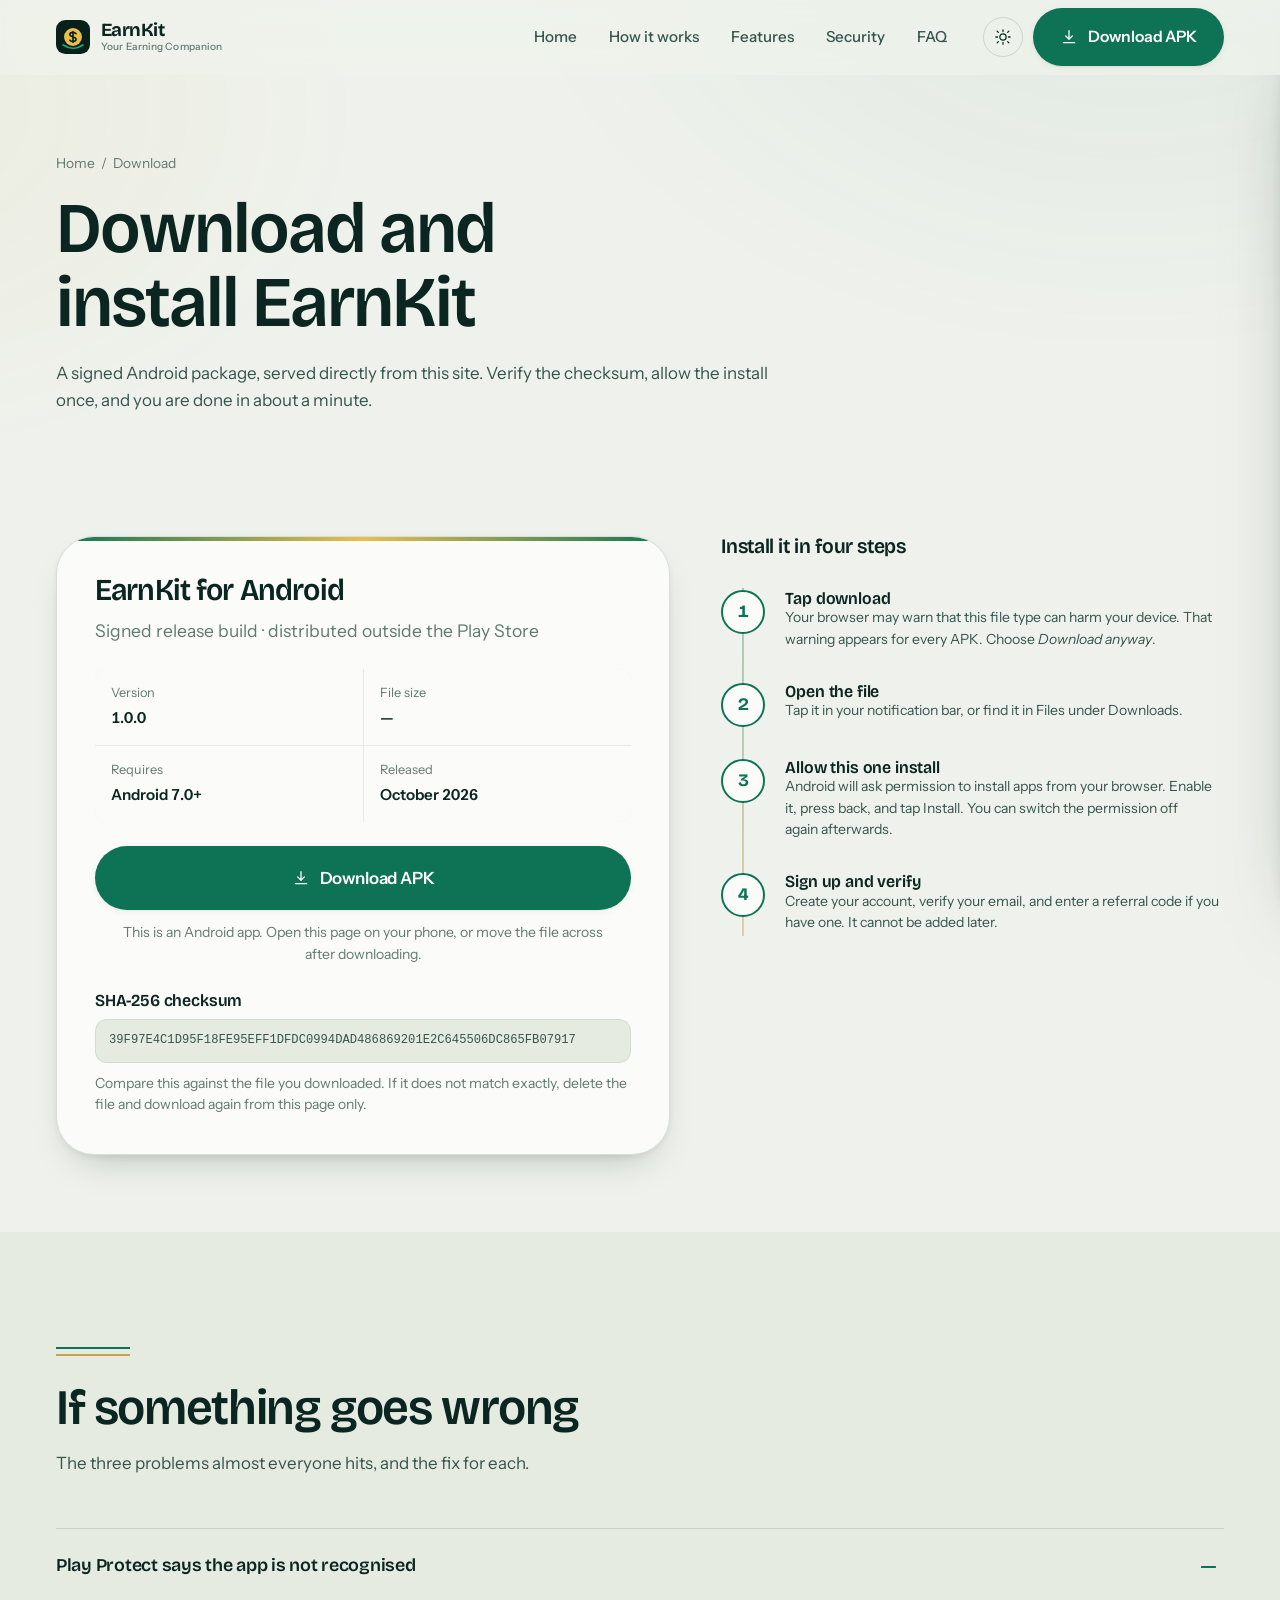
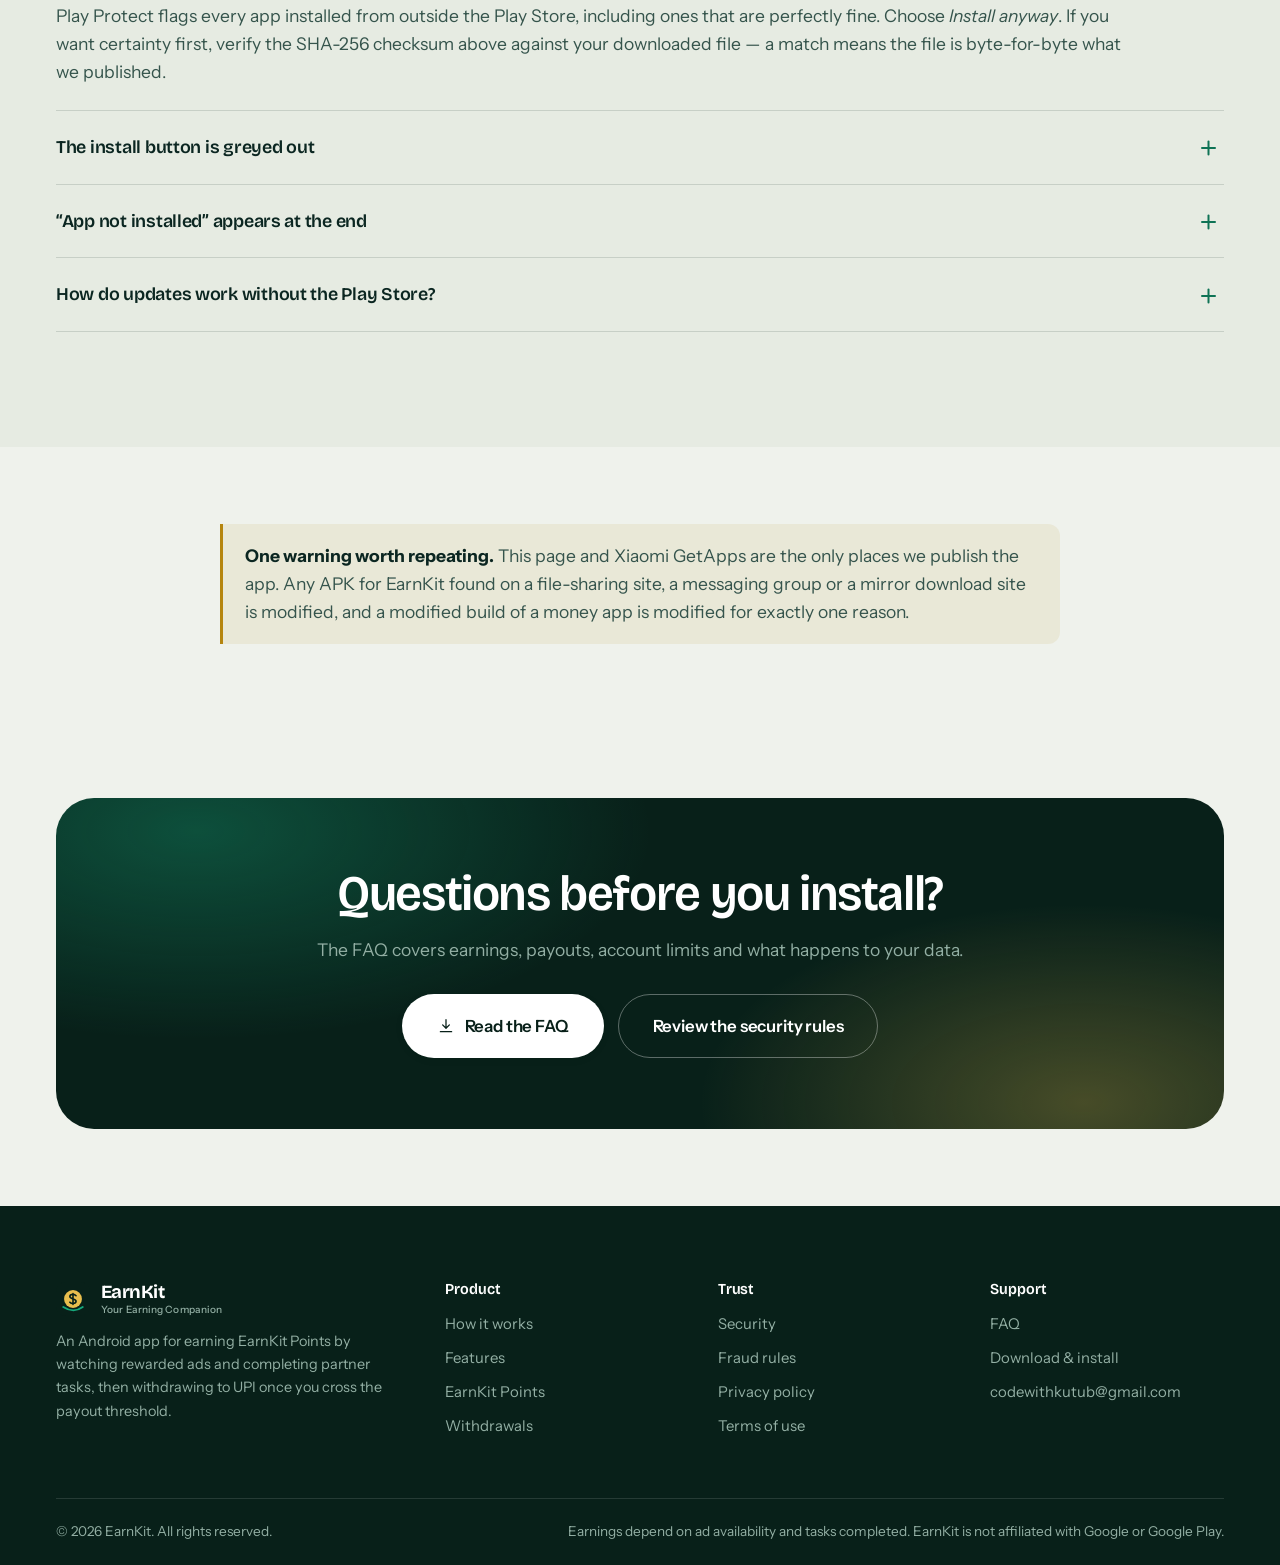
==== commit 8a7ee795: "Link download page to APK, add app-ads.txt, fix content" ====
--- a/download.html
+++ b/download.html
@@ -1,226 +1,315 @@
 <!doctype html>
 <html lang="en" data-theme="light">
+
 <head>
-<meta charset="utf-8">
-<meta name="viewport" content="width=device-width, initial-scale=1, viewport-fit=cover">
-<title>Download the Android APK — EarnKit</title>
-<meta name="description" content="Download the signed EarnKit APK, verify the SHA-256 checksum, and install in four steps. Requires Android 7.0+.">
-<meta name="theme-color" content="#082019">
-<meta name="robots" content="index,follow,max-image-preview:large">
-<meta name="color-scheme" content="light dark">
-<link rel="canonical" href="https://earnkit.app/download.html">
-<meta property="og:type" content="website">
-<meta property="og:site_name" content="EarnKit">
-<meta property="og:title" content="Download the Android APK — EarnKit">
-<meta property="og:description" content="Download the signed EarnKit APK, verify the SHA-256 checksum, and install in four steps. Requires Android 7.0+.">
-<meta property="og:image" content="https://earnkit.app/assets/img/og-cover.svg">
-<meta name="twitter:card" content="summary_large_image">
-<link rel="manifest" href="site.webmanifest">
-<link rel="icon" href="assets/img/favicon.svg" type="image/svg+xml">
-<link rel="apple-touch-icon" href="assets/img/favicon.svg">
-<link rel="preconnect" href="https://fonts.googleapis.com">
-<link rel="preconnect" href="https://fonts.gstatic.com" crossorigin>
-<link href="https://fonts.googleapis.com/css2?family=Bricolage+Grotesque:opsz,wdth,wght@12..96,75..100,400..800&family=Instrument+Sans:ital,wght@0,400..700;1,400&display=swap" rel="stylesheet">
-<link rel="stylesheet" href="assets/css/site.css">
-<script>
-  // Set theme before first paint so there is no flash.
-  try { var t = localStorage.getItem('eg-theme');
-        if (!t) t = 'light';
-        document.documentElement.setAttribute('data-theme', t); } catch (e) {}
-</script>
+  <meta charset="utf-8">
+  <meta name="viewport" content="width=device-width, initial-scale=1, viewport-fit=cover">
+  <title>Download the Android APK — EarnKit</title>
+  <meta name="description"
+    content="Download the signed EarnKit APK, verify the SHA-256 checksum, and install in four steps. Requires Android 7.0+.">
+  <meta name="theme-color" content="#082019">
+  <meta name="robots" content="index,follow,max-image-preview:large">
+  <meta name="color-scheme" content="light dark">
+  <link rel="canonical" href="https://earnkit-site.vercel.app/download.html">
+  <meta property="og:type" content="website">
+  <meta property="og:site_name" content="EarnKit">
+  <meta property="og:title" content="Download the Android APK — EarnKit">
+  <meta property="og:description"
+    content="Download the signed EarnKit APK, verify the SHA-256 checksum, and install in four steps. Requires Android 7.0+.">
+  <meta property="og:image" content="https://earnkit-site.vercel.app/assets/img/og-cover.svg">
+  <meta name="twitter:card" content="summary_large_image">
+  <link rel="manifest" href="site.webmanifest">
+  <link rel="icon" href="assets/img/favicon.svg" type="image/svg+xml">
+  <link rel="apple-touch-icon" href="assets/img/favicon.svg">
+  <link rel="preconnect" href="https://fonts.googleapis.com">
+  <link rel="preconnect" href="https://fonts.gstatic.com" crossorigin>
+  <link
+    href="https://fonts.googleapis.com/css2?family=Bricolage+Grotesque:opsz,wdth,wght@12..96,75..100,400..800&family=Instrument+Sans:ital,wght@0,400..700;1,400&display=swap"
+    rel="stylesheet">
+  <link rel="stylesheet" href="assets/css/site.css">
+  <script>
+    // Set theme before first paint so there is no flash.
+    try {
+      var t = localStorage.getItem('eg-theme');
+      if (!t) t = 'light';
+      document.documentElement.setAttribute('data-theme', t);
+    } catch (e) { }
+  </script>
 
 </head>
+
 <body>
-<a class="skip" href="#main">Skip to content</a>
-<div class="prog" aria-hidden="true"></div>
-
-<header class="hdr">
-  <div class="wrap hdr__in">
-    <a class="brand" href="index.html" aria-label="EarnKit home"><svg class="brand__mark" viewBox="0 0 40 40" fill="none" aria-hidden="true">
-  <rect width="40" height="40" rx="11" fill="#082019"/>
-  <circle class="coin" cx="20" cy="20" r="10.5" fill="#E9BE4E"/>
-  <path d="M20 13.5v13M23.6 16.1c-.9-1-2.2-1.5-3.6-1.5-2.1 0-3.7 1.1-3.7 2.6 0 3.6 7.3 1.9 7.3 5.5 0 1.5-1.6 2.6-3.7 2.6-1.4 0-2.7-.5-3.6-1.5"
-        stroke="#082019" stroke-width="1.9" stroke-linecap="round"/>
-  <path d="M8.5 29.5c4 2.6 8 3.9 12 3.9s7.4-1.3 11-3.9" stroke="#17A87C" stroke-width="2.2" stroke-linecap="round"/>
-</svg><span>EarnKit<em>Your Earning Companion</em></span></a>
-    <nav class="nav" aria-label="Primary"><a href="index.html">Home</a><a href="how-it-works.html">How it works</a><a href="features.html">Features</a><a href="security.html">Security</a><a href="faq.html">FAQ</a></nav>
-    <div class="hdr__actions">
-      <button class="tgl" type="button" aria-label="Switch theme"><svg class="sun" viewBox="0 0 24 24" fill="none" stroke="currentColor" stroke-width="1.7" stroke-linecap="round" stroke-linejoin="round" aria-hidden="true"><circle cx="12" cy="12" r="4.2"/><path d="M12 2.5v2.2M12 19.3v2.2M4.2 4.2l1.6 1.6M18.2 18.2l1.6 1.6M2.5 12h2.2M19.3 12h2.2M4.2 19.8l1.6-1.6M18.2 5.8l1.6-1.6"/></svg><svg class="moon" viewBox="0 0 24 24" fill="none" stroke="currentColor" stroke-width="1.7" stroke-linecap="round" stroke-linejoin="round" aria-hidden="true"><path d="M20 14.5A8.5 8.5 0 019.5 4a8.5 8.5 0 1010.5 10.5z"/></svg></button>
-      <a class="btn btn--emerald" href="download.html"><svg class="ico" viewBox="0 0 24 24" fill="none" stroke="currentColor" stroke-width="1.7" stroke-linecap="round" stroke-linejoin="round" aria-hidden="true"><path d="M12 3.5v11M7.5 10.5L12 15l4.5-4.5M4.5 19.5h15"/></svg> Download APK</a>
-      <button class="burger" type="button" aria-label="Menu" aria-expanded="false" aria-controls="drawer">
-        <span></span><span></span><span></span>
-      </button>
+  <a class="skip" href="#main">Skip to content</a>
+  <div class="prog" aria-hidden="true"></div>
+
+  <header class="hdr">
+    <div class="wrap hdr__in">
+      <a class="brand" href="index.html" aria-label="EarnKit home"><svg class="brand__mark" viewBox="0 0 40 40"
+          fill="none" aria-hidden="true">
+          <rect width="40" height="40" rx="11" fill="#082019" />
+          <circle class="coin" cx="20" cy="20" r="10.5" fill="#E9BE4E" />
+          <path
+            d="M20 13.5v13M23.6 16.1c-.9-1-2.2-1.5-3.6-1.5-2.1 0-3.7 1.1-3.7 2.6 0 3.6 7.3 1.9 7.3 5.5 0 1.5-1.6 2.6-3.7 2.6-1.4 0-2.7-.5-3.6-1.5"
+            stroke="#082019" stroke-width="1.9" stroke-linecap="round" />
+          <path d="M8.5 29.5c4 2.6 8 3.9 12 3.9s7.4-1.3 11-3.9" stroke="#17A87C" stroke-width="2.2"
+            stroke-linecap="round" />
+        </svg><span>EarnKit<em>Your Earning Companion</em></span></a>
+      <nav class="nav" aria-label="Primary"><a href="index.html">Home</a><a href="how-it-works.html">How it works</a><a
+          href="features.html">Features</a><a href="security.html">Security</a><a href="faq.html">FAQ</a></nav>
+      <div class="hdr__actions">
+        <button class="tgl" type="button" aria-label="Switch theme"><svg class="sun" viewBox="0 0 24 24" fill="none"
+            stroke="currentColor" stroke-width="1.7" stroke-linecap="round" stroke-linejoin="round" aria-hidden="true">
+            <circle cx="12" cy="12" r="4.2" />
+            <path
+              d="M12 2.5v2.2M12 19.3v2.2M4.2 4.2l1.6 1.6M18.2 18.2l1.6 1.6M2.5 12h2.2M19.3 12h2.2M4.2 19.8l1.6-1.6M18.2 5.8l1.6-1.6" />
+          </svg><svg class="moon" viewBox="0 0 24 24" fill="none" stroke="currentColor" stroke-width="1.7"
+            stroke-linecap="round" stroke-linejoin="round" aria-hidden="true">
+            <path d="M20 14.5A8.5 8.5 0 019.5 4a8.5 8.5 0 1010.5 10.5z" />
+          </svg></button>
+        <a class="btn btn--emerald" href="download.html"><svg class="ico" viewBox="0 0 24 24" fill="none"
+            stroke="currentColor" stroke-width="1.7" stroke-linecap="round" stroke-linejoin="round" aria-hidden="true">
+            <path d="M12 3.5v11M7.5 10.5L12 15l4.5-4.5M4.5 19.5h15" />
+          </svg> Download APK</a>
+        <button class="burger" type="button" aria-label="Menu" aria-expanded="false" aria-controls="drawer">
+          <span></span><span></span><span></span>
+        </button>
+      </div>
     </div>
-  </div>
-</header>
-
-<div class="scrim" aria-hidden="true"></div>
-<aside class="drawer" id="drawer" aria-label="Mobile navigation">
-  <a href="index.html">Home</a>
-  <a href="how-it-works.html">How it works</a>
-  <a href="features.html">Features</a>
-  <a href="security.html">Security</a>
-  <a href="faq.html">FAQ</a>
-  <a href="download.html">Download</a>
-  <a class="btn btn--emerald btn--block" href="download.html">Download APK</a>
-</aside>
-
-<main id="main">
-
-<section class="phead">
-  <div class="wrap">
-    <p class="crumb"><a href="index.html">Home</a> &nbsp;/&nbsp; Download</p>
-    <h1 class="fade-up">Download and install EarnKit</h1>
-    <p class="lede fade-up" style="animation-delay:.1s">A signed Android package, served directly from this site. Verify the checksum, allow the install once, and you are done in about a minute.</p>
-  </div>
-</section>
-<section class="tight">
-  <div class="wrap">
-    <div class="dl">
-      <div class="dlcard r">
-        <h2 style="font-size:clamp(1.5rem,2.4vw,1.9rem);margin-bottom:10px">EarnKit for Android</h2>
-        <p class="muted">Signed release build &middot; distributed outside the Play Store</p>
-
-        <dl class="dlcard__meta">
-          <div><dt>Version</dt><dd>Pre-release</dd></div>
-          <div><dt>File size</dt><dd>—</dd></div>
-          <div><dt>Requires</dt><dd>Android 7.0+</dd></div>
-          <div><dt>Released</dt><dd>Release pending</dd></div>
-        </dl>
-
-        <a class="btn btn--lg btn--block btn--emerald" href="#release-unavailable" aria-disabled="true" data-release-unavailable data-download download>
-          <svg class="ico" viewBox="0 0 24 24" fill="none" stroke="currentColor" stroke-width="1.7" stroke-linecap="round" stroke-linejoin="round" aria-hidden="true"><path d="M12 3.5v11M7.5 10.5L12 15l4.5-4.5M4.5 19.5h15"/></svg> APK release not attached
-        </a>
-        <p class="small muted" style="margin-top:12px;text-align:center" data-device-hint>
-          Android app. Open this page on your phone for the smoothest install.
-        </p>
-
-        <h4 style="margin:26px 0 10px">SHA-256 checksum</h4>
-        <div class="hashbox">
-          <span>SHA-256 will appear when the signed APK is published</span>
-          <button class="copy" type="button" disabled>Pending</button>
-        </div>
-        <p class="small muted" style="margin-top:10px">Compare this against the file you downloaded.
-        If it does not match exactly, delete the file and download again from this page only.</p>
-      </div>
-
-      <div class="r" data-d="1">
-        <h3 style="margin-bottom:16px">Install it in four steps</h3>
-        <div class="rail">
-          <div class="step"><div class="step__dot">1</div><div><h4>Tap download</h4>
-            <p class="small">Your browser may warn that this file type can harm your device. That
-            warning appears for every APK. Choose <em>Download anyway</em>.</p></div></div>
-          <div class="step"><div class="step__dot">2</div><div><h4>Open the file</h4>
-            <p class="small">Tap it in your notification bar, or find it in Files under Downloads.</p></div></div>
-          <div class="step"><div class="step__dot">3</div><div><h4>Allow this one install</h4>
-            <p class="small">Android will ask permission to install apps from your browser. Enable it,
-            press back, and tap Install. You can switch the permission off again afterwards.</p></div></div>
-          <div class="step"><div class="step__dot">4</div><div><h4>Sign up and verify</h4>
-            <p class="small">Create your account, verify your email, and enter a referral code if you
-            have one. It cannot be added later.</p></div></div>
-        </div>
+  </header>
+
+  <div class="scrim" aria-hidden="true"></div>
+  <aside class="drawer" id="drawer" aria-label="Mobile navigation">
+    <a href="index.html">Home</a>
+    <a href="how-it-works.html">How it works</a>
+    <a href="features.html">Features</a>
+    <a href="security.html">Security</a>
+    <a href="faq.html">FAQ</a>
+    <a href="download.html">Download</a>
+    <a class="btn btn--emerald btn--block" href="download.html">Download APK</a>
+  </aside>
+
+  <main id="main">
+
+    <section class="phead">
+      <div class="wrap">
+        <p class="crumb"><a href="index.html">Home</a> &nbsp;/&nbsp; Download</p>
+        <h1 class="fade-up">Download and install EarnKit</h1>
+        <p class="lede fade-up" style="animation-delay:.1s">A signed Android package, served directly from this site.
+          Verify the checksum, allow the install once, and you are done in about a minute.</p>
+      </div>
+    </section>
+    <section class="tight">
+      <div class="wrap">
+        <div class="dl">
+          <div class="dlcard r">
+            <h2 style="font-size:clamp(1.5rem,2.4vw,1.9rem);margin-bottom:10px">EarnKit for Android</h2>
+            <p class="muted">Signed release build &middot; distributed outside the Play Store</p>
+
+            <dl class="dlcard__meta">
+              <div>
+                <dt>Version</dt>
+                <dd>1.0.0</dd>
+              </div>
+              <div>
+                <dt>File size</dt>
+                <dd>—</dd>
+              </div>
+              <div>
+                <dt>Requires</dt>
+                <dd>Android 7.0+</dd>
+              </div>
+              <div>
+                <dt>Released</dt>
+                <dd>October 2026</dd>
+              </div>
+            </dl>
+
+            <a class="btn btn--lg btn--block btn--emerald" href="https://earnkit-backend.vercel.app/earnkit.apk"
+              data-download>
+              <svg class="ico" viewBox="0 0 24 24" fill="none" stroke="currentColor" stroke-width="1.7"
+                stroke-linecap="round" stroke-linejoin="round" aria-hidden="true">
+                <path d="M12 3.5v11M7.5 10.5L12 15l4.5-4.5M4.5 19.5h15" />
+              </svg> Download APK
+            </a>
+            <p class="small muted" style="margin-top:12px;text-align:center" data-device-hint>
+              Android app. Open this page on your phone for the smoothest install.
+            </p>
+
+            <h4 style="margin:26px 0 10px">SHA-256 checksum</h4>
+            <div class="hashbox">
+              <span>39F97E4C1D95F18FE95EFF1DFDC0994DAD486869201E2C645506DC865FB07917</span>
+              
+            </div>
+            <p class="small muted" style="margin-top:10px">Compare this against the file you downloaded.
+              If it does not match exactly, delete the file and download again from this page only.</p>
+          </div>
+
+          <div class="r" data-d="1">
+            <h3 style="margin-bottom:16px">Install it in four steps</h3>
+            <div class="rail">
+              <div class="step">
+                <div class="step__dot">1</div>
+                <div>
+                  <h4>Tap download</h4>
+                  <p class="small">Your browser may warn that this file type can harm your device. That
+                    warning appears for every APK. Choose <em>Download anyway</em>.</p>
+                </div>
+              </div>
+              <div class="step">
+                <div class="step__dot">2</div>
+                <div>
+                  <h4>Open the file</h4>
+                  <p class="small">Tap it in your notification bar, or find it in Files under Downloads.</p>
+                </div>
+              </div>
+              <div class="step">
+                <div class="step__dot">3</div>
+                <div>
+                  <h4>Allow this one install</h4>
+                  <p class="small">Android will ask permission to install apps from your browser. Enable it,
+                    press back, and tap Install. You can switch the permission off again afterwards.</p>
+                </div>
+              </div>
+              <div class="step">
+                <div class="step__dot">4</div>
+                <div>
+                  <h4>Sign up and verify</h4>
+                  <p class="small">Create your account, verify your email, and enter a referral code if you
+                    have one. It cannot be added later.</p>
+                </div>
+              </div>
+            </div>
+          </div>
+        </div>
+      </div>
+    </section>
+
+    <section class="band--paper2">
+      <div class="wrap">
+        <div class="head r">
+          <div class="rule"></div>
+          <h2>If something goes wrong</h2>
+          <p class="lede">The three problems almost everyone hits, and the fix for each.</p>
+        </div>
+        <div class="acc r">
+          <details open>
+            <summary>Play Protect says the app is not recognised</summary>
+            <div class="acc__body">
+              <p>Play Protect flags every app installed from outside the Play
+                Store, including ones that are perfectly fine. Choose <em>Install anyway</em>. If you want
+                certainty first, verify the SHA-256 checksum above against your downloaded file &mdash; a
+                match means the file is byte-for-byte what we published.</p>
+            </div>
+          </details>
+          <details>
+            <summary>The install button is greyed out</summary>
+            <div class="acc__body">
+              <p>Your Android version needs permission for the specific app doing
+                the install. Go to Settings, then Apps, then find your browser or file manager, then
+                <em>Install unknown apps</em>, and allow it. Return to the file and try again.
+              </p>
+            </div>
+          </details>
+          <details>
+            <summary>&ldquo;App not installed&rdquo; appears at the end</summary>
+            <div class="acc__body">
+              <p>Usually one of three things: an older copy of the app is already
+                installed and needs to be removed first, the download was interrupted and the file is
+                incomplete, or storage is full. Uninstall the old version, clear some space, and download
+                the file again.</p>
+            </div>
+          </details>
+          <details>
+            <summary>How do updates work without the Play Store?</summary>
+            <div class="acc__body">
+              <p>The app checks for a newer version on launch and tells you when one
+                is available. You return to this page, download the latest APK and install it over the
+                existing app. Your account, balance and history are untouched by an update.</p>
+            </div>
+          </details>
+        </div>
+      </div>
+    </section>
+
+    <section class="tight">
+      <div class="wrap wrap--narrow">
+        <div class="note r"><b>One warning worth repeating.</b> This page and Xiaomi GetApps are the only places we publish
+          the app. Any APK for EarnKit found on a file-sharing site, a messaging group or a mirror download
+          site is modified, and a modified build of a money app is modified for exactly one reason.</div>
+      </div>
+    </section>
+
+    <section class="tight">
+      <div class="wrap">
+        <div class="cta r">
+          <h2>Questions before you install?</h2>
+          <p>The FAQ covers earnings, payouts, account limits and what happens to your data.</p>
+          <div class="cta__row">
+            <a class="btn btn--lg" href="faq.html"><svg class="ico" viewBox="0 0 24 24" fill="none"
+                stroke="currentColor" stroke-width="1.7" stroke-linecap="round" stroke-linejoin="round"
+                aria-hidden="true">
+                <path d="M12 3.5v11M7.5 10.5L12 15l4.5-4.5M4.5 19.5h15" />
+              </svg> Read the FAQ</a>
+            <a class="btn btn--lg btn--ghost" href="security.html">Review the security rules</a>
+          </div>
+        </div>
+      </div>
+    </section>
+  </main>
+
+  <footer class="ftr">
+    <div class="wrap">
+      <div class="ftr__grid">
+        <div>
+          <a class="brand" href="index.html"><svg class="brand__mark" viewBox="0 0 40 40" fill="none"
+              aria-hidden="true">
+              <rect width="40" height="40" rx="11" fill="#082019" />
+              <circle class="coin" cx="20" cy="20" r="10.5" fill="#E9BE4E" />
+              <path
+                d="M20 13.5v13M23.6 16.1c-.9-1-2.2-1.5-3.6-1.5-2.1 0-3.7 1.1-3.7 2.6 0 3.6 7.3 1.9 7.3 5.5 0 1.5-1.6 2.6-3.7 2.6-1.4 0-2.7-.5-3.6-1.5"
+                stroke="#082019" stroke-width="1.9" stroke-linecap="round" />
+              <path d="M8.5 29.5c4 2.6 8 3.9 12 3.9s7.4-1.3 11-3.9" stroke="#17A87C" stroke-width="2.2"
+                stroke-linecap="round" />
+            </svg><span>EarnKit<em>Your Earning Companion</em></span></a>
+          <p class="ftr__note">An Android app for earning EarnKit Points by watching rewarded ads and completing partner
+            tasks, then withdrawing to UPI once you cross the payout threshold.</p>
+        </div>
+        <div>
+          <h4>Product</h4>
+          <ul>
+            <li><a href="how-it-works.html">How it works</a></li>
+            <li><a href="features.html">Features</a></li>
+            <li><a href="how-it-works.html#points">EarnKit Points</a></li>
+            <li><a href="how-it-works.html#withdraw">Withdrawals</a></li>
+          </ul>
+        </div>
+        <div>
+          <h4>Trust</h4>
+          <ul>
+            <li><a href="security.html">Security</a></li>
+            <li><a href="security.html#fraud">Fraud rules</a></li>
+            <li><a href="privacy.html">Privacy policy</a></li>
+            <li><a href="terms.html">Terms of use</a></li>
+          </ul>
+        </div>
+        <div>
+          <h4>Support</h4>
+          <ul>
+            <li><a href="faq.html">FAQ</a></li>
+            <li><a href="download.html">Download &amp; install</a></li>
+            <li><a href="mailto:codewithkutub@gmail.com">codewithkutub@gmail.com</a></li>
+          </ul>
+        </div>
+      </div>
+      <div class="ftr__bar">
+        <span>&copy; <span data-year>2026</span> EarnKit. All rights reserved.</span>
+        <span>Earnings depend on ad availability and tasks completed. EarnKit is not affiliated with Google or Google
+          Play.</span>
       </div>
     </div>
-  </div>
-</section>
-
-<section class="band--paper2">
-  <div class="wrap">
-    <div class="head r"><div class="rule"></div>
-      <h2>If something goes wrong</h2>
-      <p class="lede">The three problems almost everyone hits, and the fix for each.</p></div>
-    <div class="acc r">
-      <details open><summary>Play Protect says the app is not recognised</summary>
-        <div class="acc__body"><p>Play Protect flags every app installed from outside the Play
-        Store, including ones that are perfectly fine. Choose <em>Install anyway</em>. If you want
-        certainty first, verify the SHA-256 checksum above against your downloaded file &mdash; a
-        match means the file is byte-for-byte what we published.</p></div></details>
-      <details><summary>The install button is greyed out</summary>
-        <div class="acc__body"><p>Your Android version needs permission for the specific app doing
-        the install. Go to Settings, then Apps, then find your browser or file manager, then
-        <em>Install unknown apps</em>, and allow it. Return to the file and try again.</p></div></details>
-      <details><summary>&ldquo;App not installed&rdquo; appears at the end</summary>
-        <div class="acc__body"><p>Usually one of three things: an older copy of the app is already
-        installed and needs to be removed first, the download was interrupted and the file is
-        incomplete, or storage is full. Uninstall the old version, clear some space, and download
-        the file again.</p></div></details>
-      <details><summary>How do updates work without the Play Store?</summary>
-        <div class="acc__body"><p>The app checks for a newer version on launch and tells you when one
-        is available. You return to this page, download the latest APK and install it over the
-        existing app. Your account, balance and history are untouched by an update.</p></div></details>
-    </div>
-  </div>
-</section>
-
-<section class="tight">
-  <div class="wrap wrap--narrow">
-    <div class="note r"><b>One warning worth repeating.</b> This page is the only place we publish
-    the app. Any APK for EarnKit found on a file-sharing site, a messaging group or a mirror download
-    site is modified, and a modified build of a money app is modified for exactly one reason.</div>
-  </div>
-</section>
-
-<section class="tight">
-  <div class="wrap">
-    <div class="cta r">
-      <h2>Questions before you install?</h2>
-      <p>The FAQ covers earnings, payouts, account limits and what happens to your data.</p>
-      <div class="cta__row">
-        <a class="btn btn--lg" href="faq.html"><svg class="ico" viewBox="0 0 24 24" fill="none" stroke="currentColor" stroke-width="1.7" stroke-linecap="round" stroke-linejoin="round" aria-hidden="true"><path d="M12 3.5v11M7.5 10.5L12 15l4.5-4.5M4.5 19.5h15"/></svg> Read the FAQ</a>
-        <a class="btn btn--lg btn--ghost" href="security.html">Review the security rules</a>
-      </div>
-    </div>
-  </div>
-</section>
-</main>
-
-<footer class="ftr">
-  <div class="wrap">
-    <div class="ftr__grid">
-      <div>
-        <a class="brand" href="index.html"><svg class="brand__mark" viewBox="0 0 40 40" fill="none" aria-hidden="true">
-  <rect width="40" height="40" rx="11" fill="#082019"/>
-  <circle class="coin" cx="20" cy="20" r="10.5" fill="#E9BE4E"/>
-  <path d="M20 13.5v13M23.6 16.1c-.9-1-2.2-1.5-3.6-1.5-2.1 0-3.7 1.1-3.7 2.6 0 3.6 7.3 1.9 7.3 5.5 0 1.5-1.6 2.6-3.7 2.6-1.4 0-2.7-.5-3.6-1.5"
-        stroke="#082019" stroke-width="1.9" stroke-linecap="round"/>
-  <path d="M8.5 29.5c4 2.6 8 3.9 12 3.9s7.4-1.3 11-3.9" stroke="#17A87C" stroke-width="2.2" stroke-linecap="round"/>
-</svg><span>EarnKit<em>Your Earning Companion</em></span></a>
-        <p class="ftr__note">An Android app for earning EarnKit Points by watching rewarded ads and completing partner tasks, then withdrawing to UPI once you cross the payout threshold.</p>
-      </div>
-      <div>
-        <h4>Product</h4>
-        <ul>
-          <li><a href="how-it-works.html">How it works</a></li>
-          <li><a href="features.html">Features</a></li>
-          <li><a href="how-it-works.html#points">EarnKit Points</a></li>
-          <li><a href="how-it-works.html#withdraw">Withdrawals</a></li>
-        </ul>
-      </div>
-      <div>
-        <h4>Trust</h4>
-        <ul>
-          <li><a href="security.html">Security</a></li>
-          <li><a href="security.html#fraud">Fraud rules</a></li>
-          <li><a href="privacy.html">Privacy policy</a></li>
-          <li><a href="terms.html">Terms of use</a></li>
-        </ul>
-      </div>
-      <div>
-        <h4>Support</h4>
-        <ul>
-          <li><a href="faq.html">FAQ</a></li>
-          <li><a href="download.html">Download &amp; install</a></li>
-          <li><a href="mailto:support@earnkit.app">support@earnkit.app</a></li>
-        </ul>
-      </div>
-    </div>
-    <div class="ftr__bar">
-      <span>&copy; <span data-year>2026</span> EarnKit. All rights reserved.</span>
-      <span>Earnings depend on ad availability and tasks completed. EarnKit is not affiliated with Google or Google Play.</span>
-    </div>
-  </div>
-</footer>
-
-<script src="assets/js/site.js" defer></script>
+  </footer>
+
+  <script src="assets/js/site.js" defer></script>
 </body>
-</html>
+
+</html>
--- a/assets/css/site.css
+++ b/assets/css/site.css
@@ -6,32 +6,37 @@
 
 /* ---------- 1. Tokens ---------------------------------------------------- */
 :root {
-  --paper:        #EFF2EC;
-  --paper-2:      #E6EBE2;
-  --card:         #FBFCFA;
-  --ink:          #0B2621;
-  --ink-2:        #35544C;
-  --muted:        #61796F;
-  --pine:         #082019;
-  --pine-2:       #0D2E25;
-  --emerald:      #0E7355;
-  --emerald-lt:   #17A87C;
-  --gold:         #B5850F;
-  --gold-lt:      #E9BE4E;
-  --line:         color-mix(in srgb, var(--ink) 14%, transparent);
-  --line-soft:    color-mix(in srgb, var(--ink) 8%, transparent);
-  --on-pine:      #DCE9E2;
-  --on-pine-dim:  #93AFA4;
-
-  --shadow-sm: 0 1px 2px rgba(8,32,25,.06), 0 2px 8px rgba(8,32,25,.05);
-  --shadow-md: 0 2px 6px rgba(8,32,25,.06), 0 18px 40px -22px rgba(8,32,25,.35);
-  --shadow-lg: 0 40px 90px -45px rgba(8,32,25,.55), 0 4px 14px rgba(8,32,25,.08);
-
-  --r-xs: 8px;  --r-sm: 12px;  --r-md: 18px;  --r-lg: 26px;  --r-xl: 38px;
+  --paper: #EFF2EC;
+  --paper-2: #E6EBE2;
+  --card: #FBFCFA;
+  --ink: #0B2621;
+  --ink-2: #35544C;
+  --muted: #61796F;
+  --pine: #082019;
+  --pine-2: #0D2E25;
+  --emerald: #0E7355;
+  --emerald-lt: #17A87C;
+  --gold: #B5850F;
+  --gold-lt: #E9BE4E;
+  --line: color-mix(in srgb, var(--ink) 14%, transparent);
+  --line-soft: color-mix(in srgb, var(--ink) 8%, transparent);
+  --on-pine: #DCE9E2;
+  --on-pine-dim: #93AFA4;
+
+  --shadow-sm: 0 1px 2px rgba(8, 32, 25, .06), 0 2px 8px rgba(8, 32, 25, .05);
+  --shadow-md: 0 2px 6px rgba(8, 32, 25, .06), 0 18px 40px -22px rgba(8, 32, 25, .35);
+  --shadow-lg: 0 40px 90px -45px rgba(8, 32, 25, .55), 0 4px 14px rgba(8, 32, 25, .08);
+
+  --r-xs: 8px;
+  --r-sm: 12px;
+  --r-md: 18px;
+  --r-lg: 26px;
+  --r-xl: 38px;
 
   --wrap: 1180px;
   --gut: clamp(20px, 5vw, 56px);
-  --sp: clamp(64px, 9vw, 136px);           /* vertical section rhythm      */
+  --sp: clamp(64px, 9vw, 136px);
+  /* vertical section rhythm      */
 
   --display: "Bricolage Grotesque", "Trebuchet MS", sans-serif;
   --body: "Instrument Sans", "Segoe UI", sans-serif;
@@ -41,30 +46,37 @@
 }
 
 html[data-theme="dark"] {
-  --paper:        #061512;
-  --paper-2:      #0A211B;
-  --card:         #0C2620;
-  --ink:          #E4EFE8;
-  --ink-2:        #B6CCC2;
-  --muted:        #8AA69A;
-  --pine:         #041110;
-  --pine-2:       #0A211B;
-  --emerald:      #35C79A;
-  --emerald-lt:   #57E0B4;
-  --gold:         #E9BE4E;
-  --gold-lt:      #F6D580;
-  --line:         color-mix(in srgb, var(--ink) 16%, transparent);
-  --line-soft:    color-mix(in srgb, var(--ink) 9%, transparent);
-  --on-pine:      #DCE9E2;
-  --on-pine-dim:  #93AFA4;
-  --shadow-sm: 0 1px 2px rgba(0,0,0,.5);
-  --shadow-md: 0 2px 6px rgba(0,0,0,.4), 0 18px 40px -22px rgba(0,0,0,.8);
-  --shadow-lg: 0 40px 90px -45px rgba(0,0,0,.9), 0 4px 14px rgba(0,0,0,.4);
+  --paper: #061512;
+  --paper-2: #0A211B;
+  --card: #0C2620;
+  --ink: #E4EFE8;
+  --ink-2: #B6CCC2;
+  --muted: #8AA69A;
+  --pine: #041110;
+  --pine-2: #0A211B;
+  --emerald: #35C79A;
+  --emerald-lt: #57E0B4;
+  --gold: #E9BE4E;
+  --gold-lt: #F6D580;
+  --line: color-mix(in srgb, var(--ink) 16%, transparent);
+  --line-soft: color-mix(in srgb, var(--ink) 9%, transparent);
+  --on-pine: #DCE9E2;
+  --on-pine-dim: #93AFA4;
+  --shadow-sm: 0 1px 2px rgba(0, 0, 0, .5);
+  --shadow-md: 0 2px 6px rgba(0, 0, 0, .4), 0 18px 40px -22px rgba(0, 0, 0, .8);
+  --shadow-lg: 0 40px 90px -45px rgba(0, 0, 0, .9), 0 4px 14px rgba(0, 0, 0, .4);
 }
 
 /* ---------- 2. Reset & base --------------------------------------------- */
-*, *::before, *::after { box-sizing: border-box; }
-* { margin: 0; }
+*,
+*::before,
+*::after {
+  box-sizing: border-box;
+}
+
+* {
+  margin: 0;
+}
 
 html {
   -webkit-text-size-adjust: 100%;
@@ -87,7 +99,8 @@
 /* paper grain + soft light */
 body::before {
   content: "";
-  position: fixed; inset: 0;
+  position: fixed;
+  inset: 0;
   pointer-events: none;
   z-index: 0;
   opacity: .5;
@@ -96,11 +109,29 @@
     radial-gradient(700px 500px at -10% 12%, color-mix(in srgb, var(--gold) 10%, transparent), transparent 72%);
 }
 
-img, svg { display: block; max-width: 100%; }
-a { color: inherit; text-decoration: none; }
-button, input, select, textarea { font: inherit; color: inherit; }
-
-::selection { background: var(--gold-lt); color: var(--pine); }
+img,
+svg {
+  display: block;
+  max-width: 100%;
+}
+
+a {
+  color: inherit;
+  text-decoration: none;
+}
+
+button,
+input,
+select,
+textarea {
+  font: inherit;
+  color: inherit;
+}
+
+::selection {
+  background: var(--gold-lt);
+  color: var(--pine);
+}
 
 :focus-visible {
   outline: 2.5px solid var(--emerald);
@@ -108,7 +139,10 @@
   border-radius: 4px;
 }
 
-h1, h2, h3, h4 {
+h1,
+h2,
+h3,
+h4 {
   font-family: var(--display);
   font-weight: 600;
   line-height: 1.04;
@@ -117,12 +151,27 @@
   text-wrap: balance;
 }
 
-h1 { font-size: clamp(2.65rem, 6.1vw, 4.45rem); }
-h2 { font-size: clamp(2.05rem, 4.1vw, 3.1rem); }
-h3 { font-size: clamp(1.25rem, 1.6vw, 1.45rem); letter-spacing: -.018em; }
-h4 { font-size: 1.05rem; letter-spacing: -.01em; }
-
-p { text-wrap: pretty; }
+h1 {
+  font-size: clamp(2.65rem, 6.1vw, 4.45rem);
+}
+
+h2 {
+  font-size: clamp(2.05rem, 4.1vw, 3.1rem);
+}
+
+h3 {
+  font-size: clamp(1.25rem, 1.6vw, 1.45rem);
+  letter-spacing: -.018em;
+}
+
+h4 {
+  font-size: 1.05rem;
+  letter-spacing: -.01em;
+}
+
+p {
+  text-wrap: pretty;
+}
 
 .lede {
   font-size: clamp(1.06rem, 1.25vw, 1.22rem);
@@ -131,17 +180,34 @@
   line-height: 1.62;
 }
 
-.muted { color: var(--muted); }
-.small { font-size: .875rem; line-height: 1.55; }
-.num { font-variant-numeric: tabular-nums; }
+.muted {
+  color: var(--muted);
+}
+
+.small {
+  font-size: .875rem;
+  line-height: 1.55;
+}
+
+.num {
+  font-variant-numeric: tabular-nums;
+}
 
 .skip {
-  position: absolute; left: 12px; top: -60px;
-  background: var(--pine); color: var(--on-pine);
-  padding: 10px 18px; border-radius: 0 0 var(--r-sm) var(--r-sm);
-  z-index: 200; transition: top .2s var(--ease);
-}
-.skip:focus { top: 0; }
+  position: absolute;
+  left: 12px;
+  top: -60px;
+  background: var(--pine);
+  color: var(--on-pine);
+  padding: 10px 18px;
+  border-radius: 0 0 var(--r-sm) var(--r-sm);
+  z-index: 200;
+  transition: top .2s var(--ease);
+}
+
+.skip:focus {
+  top: 0;
+}
 
 /* ---------- 3. Layout ---------------------------------------------------- */
 .wrap {
@@ -150,10 +216,18 @@
   position: relative;
   z-index: 1;
 }
-.wrap--narrow { width: min(100% - (var(--gut) * 2), 840px); }
-
-section { padding-block: var(--sp); }
-section.tight { padding-block: clamp(48px, 6vw, 80px); }
+
+.wrap--narrow {
+  width: min(100% - (var(--gut) * 2), 840px);
+}
+
+section {
+  padding-block: var(--sp);
+}
+
+section.tight {
+  padding-block: clamp(48px, 6vw, 80px);
+}
 
 .band--pine {
   background: var(--pine);
@@ -161,26 +235,66 @@
   position: relative;
   z-index: 1;
 }
-.band--pine h2, .band--pine h3 { color: #fff; }
-.band--pine .lede, .band--pine p { color: var(--on-pine-dim); }
-.band--paper2 { background: var(--paper-2); position: relative; z-index: 1; }
-
-.grid { display: grid; gap: clamp(18px, 2.2vw, 28px); }
-.g2 { grid-template-columns: repeat(2, 1fr); }
-.g3 { grid-template-columns: repeat(3, 1fr); }
-.g4 { grid-template-columns: repeat(4, 1fr); }
+
+.band--pine h2,
+.band--pine h3 {
+  color: #fff;
+}
+
+.band--pine .lede,
+.band--pine p {
+  color: var(--on-pine-dim);
+}
+
+.band--paper2 {
+  background: var(--paper-2);
+  position: relative;
+  z-index: 1;
+}
+
+.grid {
+  display: grid;
+  gap: clamp(18px, 2.2vw, 28px);
+}
+
+.g2 {
+  grid-template-columns: repeat(2, 1fr);
+}
+
+.g3 {
+  grid-template-columns: repeat(3, 1fr);
+}
+
+.g4 {
+  grid-template-columns: repeat(4, 1fr);
+}
 
 /* section heading block — ledger rule instead of an all-caps eyebrow */
-.head { max-width: 62ch; margin-bottom: clamp(34px, 4vw, 56px); }
-.head h2 { margin-bottom: 16px; }
+.head {
+  max-width: 62ch;
+  margin-bottom: clamp(34px, 4vw, 56px);
+}
+
+.head h2 {
+  margin-bottom: 16px;
+}
+
 .head .rule {
-  width: 74px; height: 0; margin-bottom: 26px;
+  width: 74px;
+  height: 0;
+  margin-bottom: 26px;
   border-top: 2px solid var(--emerald);
   border-bottom: 2px solid color-mix(in srgb, var(--gold) 70%, transparent);
   padding-top: 5px;
 }
-.band--pine .head .rule { border-top-color: var(--emerald-lt); }
-.head--wide { max-width: none; }
+
+.band--pine .head .rule {
+  border-top-color: var(--emerald-lt);
+}
+
+.head--wide {
+  max-width: none;
+}
 
 .split {
   display: grid;
@@ -188,311 +302,867 @@
   gap: clamp(28px, 5vw, 72px);
   align-items: start;
 }
-.split > .head { margin-bottom: 0; position: sticky; top: 108px; }
+
+.split>.head {
+  margin-bottom: 0;
+  position: sticky;
+  top: 108px;
+}
 
 /* ---------- 4. Buttons --------------------------------------------------- */
 .btn {
   --btn-bg: var(--pine);
   --btn-fg: #fff;
-  display: inline-flex; align-items: center; gap: 10px;
+  display: inline-flex;
+  align-items: center;
+  gap: 10px;
   padding: 15px 26px;
-  background: var(--btn-bg); color: var(--btn-fg);
-  border: 1px solid transparent; border-radius: 999px;
-  font-weight: 600; font-size: .98rem; letter-spacing: -.01em;
+  background: var(--btn-bg);
+  color: var(--btn-fg);
+  border: 1px solid transparent;
+  border-radius: 999px;
+  font-weight: 600;
+  font-size: .98rem;
+  letter-spacing: -.01em;
   cursor: pointer;
-  position: relative; overflow: hidden; isolation: isolate;
+  position: relative;
+  overflow: hidden;
+  isolation: isolate;
   transition: transform .3s var(--ease-out), box-shadow .3s var(--ease-out),
-              background-color .3s var(--ease), color .3s var(--ease);
+    background-color .3s var(--ease), color .3s var(--ease);
   box-shadow: var(--shadow-sm);
 }
-.btn::after {                       /* gold sweep on hover */
-  content: ""; position: absolute; inset: 0; z-index: -1;
+
+.btn::after {
+  /* gold sweep on hover */
+  content: "";
+  position: absolute;
+  inset: 0;
+  z-index: -1;
   background: linear-gradient(100deg, var(--gold) 0%, var(--gold-lt) 55%, var(--gold) 100%);
   transform: translateY(101%);
   transition: transform .42s var(--ease-out);
 }
-.btn:hover { transform: translateY(-2px); box-shadow: var(--shadow-md); color: var(--pine); }
-.btn:hover::after { transform: translateY(0); }
-.btn:active { transform: translateY(0) scale(.985); }
-
-.btn--emerald { --btn-bg: var(--emerald); }
-html[data-theme="dark"] .btn--emerald { --btn-fg: #04201A; }
-html[data-theme="dark"] .btn { --btn-bg: var(--emerald); --btn-fg: #04201A; }
+
+.btn:hover {
+  transform: translateY(-2px);
+  box-shadow: var(--shadow-md);
+  color: var(--pine);
+}
+
+.btn:hover::after {
+  transform: translateY(0);
+}
+
+.btn:active {
+  transform: translateY(0) scale(.985);
+}
+
+.btn--emerald {
+  --btn-bg: var(--emerald);
+}
+
+html[data-theme="dark"] .btn--emerald {
+  --btn-fg: #04201A;
+}
+
+html[data-theme="dark"] .btn {
+  --btn-bg: var(--emerald);
+  --btn-fg: #04201A;
+}
 
 .btn--ghost {
-  --btn-bg: transparent; --btn-fg: var(--ink);
-  border-color: var(--line); box-shadow: none;
-}
-.btn--ghost:hover { color: var(--pine); }
-.band--pine .btn--ghost { --btn-fg: #fff; border-color: rgba(255,255,255,.28); }
-.btn--lg { padding: 18px 34px; font-size: 1.05rem; }
-.btn--block { width: 100%; justify-content: center; }
-.btn .ico { width: 18px; height: 18px; flex: none; }
+  --btn-bg: transparent;
+  --btn-fg: var(--ink);
+  border-color: var(--line);
+  box-shadow: none;
+}
+
+.btn--ghost:hover {
+  color: var(--pine);
+}
+
+.band--pine .btn--ghost {
+  --btn-fg: #fff;
+  border-color: rgba(255, 255, 255, .28);
+}
+
+.btn--lg {
+  padding: 18px 34px;
+  font-size: 1.05rem;
+}
+
+.btn--block {
+  width: 100%;
+  justify-content: center;
+}
+
+.btn .ico {
+  width: 18px;
+  height: 18px;
+  flex: none;
+}
 
 .linkline {
-  display: inline-flex; align-items: center; gap: 8px;
-  font-weight: 600; color: var(--emerald);
+  display: inline-flex;
+  align-items: center;
+  gap: 8px;
+  font-weight: 600;
+  color: var(--emerald);
   padding-bottom: 3px;
   background-image: linear-gradient(var(--emerald), var(--emerald));
-  background-size: 0% 1.5px; background-position: 0 100%; background-repeat: no-repeat;
+  background-size: 0% 1.5px;
+  background-position: 0 100%;
+  background-repeat: no-repeat;
   transition: background-size .35s var(--ease-out);
 }
-.linkline:hover { background-size: 100% 1.5px; }
+
+.linkline:hover {
+  background-size: 100% 1.5px;
+}
 
 /* ---------- 5. Header ---------------------------------------------------- */
 .hdr {
-  position: sticky; top: 0; z-index: 97;
+  position: sticky;
+  top: 0;
+  z-index: 97;
   background: color-mix(in srgb, var(--paper) 78%, transparent);
   backdrop-filter: saturate(160%) blur(14px);
   -webkit-backdrop-filter: saturate(160%) blur(14px);
   border-bottom: 1px solid transparent;
   transition: border-color .35s var(--ease), background-color .35s var(--ease),
-              padding .35s var(--ease);
-}
+    padding .35s var(--ease);
+}
+
 .hdr.is-stuck {
   border-bottom-color: var(--line-soft);
   background: color-mix(in srgb, var(--paper) 92%, transparent);
 }
+
 .hdr__in {
-  display: flex; align-items: center; gap: 22px;
+  display: flex;
+  align-items: center;
+  gap: 22px;
   height: 74px;
   transition: height .35s var(--ease);
 }
-.hdr.is-stuck .hdr__in { height: 64px; }
-
-.brand { display: flex; align-items: center; gap: 11px; font-family: var(--display);
-  font-weight: 700; font-size: 1.16rem; letter-spacing: -.03em; line-height: 1.05; }
-.brand span { display: block; }
+
+.hdr.is-stuck .hdr__in {
+  height: 64px;
+}
+
+.brand {
+  display: flex;
+  align-items: center;
+  gap: 11px;
+  font-family: var(--display);
+  font-weight: 700;
+  font-size: 1.16rem;
+  letter-spacing: -.03em;
+  line-height: 1.05;
+}
+
+.brand span {
+  display: block;
+}
+
 .brand em {
-  display: block; font-family: var(--body); font-style: normal;
-  font-size: .63rem; font-weight: 500; letter-spacing: .01em;
-  color: var(--muted); margin-top: 2px;
-}
-.ftr .brand em { color: var(--on-pine-dim); }
-@media (max-width: 420px) { .brand em { display: none; } }
-.brand__mark { width: 34px; height: 34px; flex: none; }
-.brand__mark .coin { transform-origin: 50% 50%; transition: transform .6s var(--ease-out); }
-.brand:hover .brand__mark .coin { transform: rotateY(180deg); }
-
-.nav { display: flex; align-items: center; gap: 4px; margin-left: auto; }
+  display: block;
+  font-family: var(--body);
+  font-style: normal;
+  font-size: .63rem;
+  font-weight: 500;
+  letter-spacing: .01em;
+  color: var(--muted);
+  margin-top: 2px;
+}
+
+.ftr .brand em {
+  color: var(--on-pine-dim);
+}
+
+@media (max-width: 420px) {
+  .brand em {
+    display: none;
+  }
+}
+
+.brand__mark {
+  width: 34px;
+  height: 34px;
+  flex: none;
+}
+
+.brand__mark .coin {
+  transform-origin: 50% 50%;
+  transition: transform .6s var(--ease-out);
+}
+
+.brand:hover .brand__mark .coin {
+  transform: rotateY(180deg);
+}
+
+.nav {
+  display: flex;
+  align-items: center;
+  gap: 4px;
+  margin-left: auto;
+}
+
 .nav a {
-  padding: 9px 14px; border-radius: 999px;
-  font-size: .95rem; font-weight: 500; color: var(--ink-2);
+  padding: 9px 14px;
+  border-radius: 999px;
+  font-size: .95rem;
+  font-weight: 500;
+  color: var(--ink-2);
   position: relative;
   transition: color .25s var(--ease), background-color .25s var(--ease);
 }
-.nav a:hover { color: var(--ink); background: color-mix(in srgb, var(--ink) 6%, transparent); }
-.nav a[aria-current="page"] { color: var(--ink); font-weight: 600; }
+
+.nav a:hover {
+  color: var(--ink);
+  background: color-mix(in srgb, var(--ink) 6%, transparent);
+}
+
+.nav a[aria-current="page"] {
+  color: var(--ink);
+  font-weight: 600;
+}
+
 .nav a[aria-current="page"]::after {
-  content: ""; position: absolute; left: 14px; right: 14px; bottom: 2px;
-  height: 2px; background: var(--gold); border-radius: 2px;
-}
-
-.hdr__actions { display: flex; align-items: center; gap: 10px; }
+  content: "";
+  position: absolute;
+  left: 14px;
+  right: 14px;
+  bottom: 2px;
+  height: 2px;
+  background: var(--gold);
+  border-radius: 2px;
+}
+
+.hdr__actions {
+  display: flex;
+  align-items: center;
+  gap: 10px;
+}
 
 .tgl {
-  width: 40px; height: 40px; display: grid; place-items: center;
-  border: 1px solid var(--line); border-radius: 999px; background: transparent;
+  width: 40px;
+  height: 40px;
+  display: grid;
+  place-items: center;
+  border: 1px solid var(--line);
+  border-radius: 999px;
+  background: transparent;
   cursor: pointer;
   transition: background-color .3s var(--ease), transform .3s var(--ease-out);
 }
-.tgl:hover { background: color-mix(in srgb, var(--ink) 7%, transparent); transform: rotate(-18deg); }
-.tgl svg { width: 18px; height: 18px; }
-.tgl .moon { display: none; }
-html[data-theme="dark"] .tgl .moon { display: block; }
-html[data-theme="dark"] .tgl .sun { display: none; }
-
-.burger { display: none; width: 42px; height: 42px; border: 1px solid var(--line);
-  background: transparent; border-radius: 999px; cursor: pointer; }
-.burger span { display: block; width: 17px; height: 1.8px; margin: 3.6px auto;
-  background: var(--ink); border-radius: 2px; transition: transform .35s var(--ease-out), opacity .2s; }
-.burger[aria-expanded="true"] span:nth-child(1) { transform: translateY(5.4px) rotate(45deg); }
-.burger[aria-expanded="true"] span:nth-child(2) { opacity: 0; }
-.burger[aria-expanded="true"] span:nth-child(3) { transform: translateY(-5.4px) rotate(-45deg); }
+
+.tgl:hover {
+  background: color-mix(in srgb, var(--ink) 7%, transparent);
+  transform: rotate(-18deg);
+}
+
+.tgl svg {
+  width: 18px;
+  height: 18px;
+}
+
+.tgl .moon {
+  display: none;
+}
+
+html[data-theme="dark"] .tgl .moon {
+  display: block;
+}
+
+html[data-theme="dark"] .tgl .sun {
+  display: none;
+}
+
+.burger {
+  display: none;
+  width: 42px;
+  height: 42px;
+  border: 1px solid var(--line);
+  background: transparent;
+  border-radius: 999px;
+  cursor: pointer;
+}
+
+.burger span {
+  display: block;
+  width: 17px;
+  height: 1.8px;
+  margin: 3.6px auto;
+  background: var(--ink);
+  border-radius: 2px;
+  transition: transform .35s var(--ease-out), opacity .2s;
+}
+
+.burger[aria-expanded="true"] span:nth-child(1) {
+  transform: translateY(5.4px) rotate(45deg);
+}
+
+.burger[aria-expanded="true"] span:nth-child(2) {
+  opacity: 0;
+}
+
+.burger[aria-expanded="true"] span:nth-child(3) {
+  transform: translateY(-5.4px) rotate(-45deg);
+}
 
 .drawer {
-  position: fixed; inset: 0 0 0 auto; width: min(86vw, 360px);
-  background: var(--card); z-index: 95;
+  position: fixed;
+  inset: 0 0 0 auto;
+  width: min(86vw, 360px);
+  background: var(--card);
+  z-index: 95;
   padding: 92px 28px 32px;
   transform: translateX(100%);
   transition: transform .5s var(--ease-out);
   box-shadow: var(--shadow-lg);
-  display: flex; flex-direction: column; gap: 4px;
+  display: flex;
+  flex-direction: column;
+  gap: 4px;
   overflow-y: auto;
 }
-.drawer.open { transform: translateX(0); }
+
+.drawer.open {
+  transform: translateX(0);
+}
+
 .drawer a {
-  font-family: var(--display); font-size: 1.5rem; font-weight: 600;
-  padding: 13px 0; border-bottom: 1px solid var(--line-soft);
-  opacity: 0; transform: translateX(16px);
-}
-.drawer.open a { animation: drawerIn .5s var(--ease-out) forwards; }
-.drawer.open a:nth-child(1) { animation-delay: .06s; }
-.drawer.open a:nth-child(2) { animation-delay: .11s; }
-.drawer.open a:nth-child(3) { animation-delay: .16s; }
-.drawer.open a:nth-child(4) { animation-delay: .21s; }
-.drawer.open a:nth-child(5) { animation-delay: .26s; }
-.drawer.open a:nth-child(6) { animation-delay: .31s; }
-.drawer .btn { margin-top: 22px; opacity: 1; transform: none; }
-@keyframes drawerIn { to { opacity: 1; transform: none; } }
+  font-family: var(--display);
+  font-size: 1.5rem;
+  font-weight: 600;
+  padding: 13px 0;
+  border-bottom: 1px solid var(--line-soft);
+  opacity: 0;
+  transform: translateX(16px);
+}
+
+.drawer.open a {
+  animation: drawerIn .5s var(--ease-out) forwards;
+}
+
+.drawer.open a:nth-child(1) {
+  animation-delay: .06s;
+}
+
+.drawer.open a:nth-child(2) {
+  animation-delay: .11s;
+}
+
+.drawer.open a:nth-child(3) {
+  animation-delay: .16s;
+}
+
+.drawer.open a:nth-child(4) {
+  animation-delay: .21s;
+}
+
+.drawer.open a:nth-child(5) {
+  animation-delay: .26s;
+}
+
+.drawer.open a:nth-child(6) {
+  animation-delay: .31s;
+}
+
+.drawer .btn {
+  margin-top: 22px;
+  opacity: 1;
+  transform: none;
+}
+
+@keyframes drawerIn {
+  to {
+    opacity: 1;
+    transform: none;
+  }
+}
 
 .scrim {
-  position: fixed; inset: 0; z-index: 94;
-  background: rgba(6,20,17,.42);
+  position: fixed;
+  inset: 0;
+  z-index: 94;
+  background: rgba(6, 20, 17, .42);
   backdrop-filter: blur(3px);
-  opacity: 0; visibility: hidden;
+  opacity: 0;
+  visibility: hidden;
   transition: opacity .4s var(--ease), visibility .4s;
 }
-.scrim.open { opacity: 1; visibility: visible; }
+
+.scrim.open {
+  opacity: 1;
+  visibility: visible;
+}
 
 /* reading progress */
 .prog {
-  position: fixed; top: 0; left: 0; height: 2.5px; z-index: 99;
+  position: fixed;
+  top: 0;
+  left: 0;
+  height: 2.5px;
+  z-index: 99;
   width: 0;
   background: linear-gradient(90deg, var(--emerald), var(--gold-lt));
   transition: width .12s linear;
 }
 
 /* ---------- 6. Hero ------------------------------------------------------ */
-.hero { padding-top: clamp(46px, 6vw, 84px); padding-bottom: clamp(60px, 7vw, 110px); }
+.hero {
+  padding-top: clamp(46px, 6vw, 84px);
+  padding-bottom: clamp(60px, 7vw, 110px);
+}
+
 .hero__grid {
   display: grid;
   grid-template-columns: minmax(0, 1.04fr) minmax(0, .96fr);
   gap: clamp(30px, 5vw, 72px);
   align-items: center;
 }
-.hero h1 { margin-bottom: 22px; }
-.hero h1 .ln { display: block; overflow: hidden; padding-bottom: .09em; margin-bottom: -.07em; }
-.hero h1 .ln > span { display: block; transform: translateY(102%); }
-.hero__lede { margin-bottom: 30px; max-width: 52ch; }
-.hero__cta { display: flex; flex-wrap: wrap; gap: 14px; align-items: center; margin-bottom: 26px; }
-.hero__meta { display: flex; flex-wrap: wrap; gap: 10px 22px; color: var(--muted); font-size: .88rem; }
-.hero__meta span { display: inline-flex; align-items: center; gap: 7px; }
-.hero__meta svg { width: 15px; height: 15px; color: var(--emerald); }
-
-.reveal-line .ln > span { animation: lineUp .9s var(--ease-out) forwards; }
-@keyframes lineUp { to { transform: translateY(0); } }
-.fade-up { opacity: 0; transform: translateY(18px); animation: fadeUp .8s var(--ease-out) forwards; }
-@keyframes fadeUp { to { opacity: 1; transform: none; } }
+
+.hero h1 {
+  margin-bottom: 22px;
+}
+
+.hero h1 .ln {
+  display: block;
+  overflow: hidden;
+  padding-bottom: .09em;
+  margin-bottom: -.07em;
+}
+
+.hero h1 .ln>span {
+  display: block;
+  transform: translateY(102%);
+}
+
+.hero__lede {
+  margin-bottom: 30px;
+  max-width: 52ch;
+}
+
+.hero__cta {
+  display: flex;
+  flex-wrap: wrap;
+  gap: 14px;
+  align-items: center;
+  margin-bottom: 26px;
+}
+
+.hero__meta {
+  display: flex;
+  flex-wrap: wrap;
+  gap: 10px 22px;
+  color: var(--muted);
+  font-size: .88rem;
+}
+
+.hero__meta span {
+  display: inline-flex;
+  align-items: center;
+  gap: 7px;
+}
+
+.hero__meta svg {
+  width: 15px;
+  height: 15px;
+  color: var(--emerald);
+}
+
+.reveal-line .ln>span {
+  animation: lineUp .9s var(--ease-out) forwards;
+}
+
+@keyframes lineUp {
+  to {
+    transform: translateY(0);
+  }
+}
+
+.fade-up {
+  opacity: 0;
+  transform: translateY(18px);
+  animation: fadeUp .8s var(--ease-out) forwards;
+}
+
+@keyframes fadeUp {
+  to {
+    opacity: 1;
+    transform: none;
+  }
+}
 
 /* ---------- 7. Phone (the one bold element) ------------------------------ */
-.phone-stage { position: relative; display: grid; place-items: center; perspective: 1400px; }
-.phone-stage::before {           /* gold halo */
-  content: ""; position: absolute; width: 108%; aspect-ratio: 1;
+.phone-stage {
+  position: relative;
+  display: grid;
+  place-items: center;
+  perspective: 1400px;
+}
+
+.phone-stage::before {
+  /* gold halo */
+  content: "";
+  position: absolute;
+  width: 108%;
+  aspect-ratio: 1;
   background: radial-gradient(circle, color-mix(in srgb, var(--gold) 26%, transparent), transparent 62%);
-  filter: blur(26px); opacity: .75;
-}
-.phone-holder { position: relative; width: min(318px, 78vw); }
+  filter: blur(26px);
+  opacity: .75;
+}
+
+.phone-holder {
+  position: relative;
+  width: min(318px, 78vw);
+}
+
 .phone {
-  position: relative; width: 100%; aspect-ratio: 375 / 780;
+  position: relative;
+  width: 100%;
+  aspect-ratio: 375 / 780;
   background: linear-gradient(168deg, #16362C, #061C16);
-  border-radius: 46px; padding: 11px;
-  box-shadow: var(--shadow-lg), inset 0 0 0 1.5px rgba(255,255,255,.12);
+  border-radius: 46px;
+  padding: 11px;
+  box-shadow: var(--shadow-lg), inset 0 0 0 1.5px rgba(255, 255, 255, .12);
   transform: rotateY(-12deg) rotateX(4deg) rotateZ(-1.5deg);
   transform-style: preserve-3d;
   transition: transform .9s var(--ease-out);
-  opacity: 0; animation: phoneIn 1.15s .18s var(--ease-out) forwards;
-}
+  opacity: 0;
+  animation: phoneIn 1.15s .18s var(--ease-out) forwards;
+}
+
 @keyframes phoneIn {
-  from { opacity: 0; transform: rotateY(-22deg) rotateX(9deg) translateY(34px) scale(.95); }
-  to   { opacity: 1; }
-}
+  from {
+    opacity: 0;
+    transform: rotateY(-22deg) rotateX(9deg) translateY(34px) scale(.95);
+  }
+
+  to {
+    opacity: 1;
+  }
+}
+
 .phone__screen {
-  position: relative; height: 100%; border-radius: 36px; overflow: hidden;
+  position: relative;
+  height: 100%;
+  border-radius: 36px;
+  overflow: hidden;
   background: linear-gradient(180deg, #0B2A22 0%, #071E18 46%, #061713 100%);
-  color: #E6F2EB; display: flex; flex-direction: column;
+  color: #E6F2EB;
+  display: flex;
+  flex-direction: column;
   font-size: 12.5px;
 }
+
 .phone__notch {
-  position: absolute; top: 9px; left: 50%; transform: translateX(-50%);
-  width: 92px; height: 21px; background: #04110E; border-radius: 999px; z-index: 4;
-}
-.scr { padding: 40px 17px 12px; display: flex; flex-direction: column; height: 100%; gap: 11px; }
-.scr__top { display: flex; justify-content: space-between; align-items: center; color: #8FB4A5; font-size: 10.5px; }
-.scr__hi { font-family: var(--display); font-size: 15px; color: #fff; font-weight: 600; letter-spacing: -.02em; }
+  position: absolute;
+  top: 9px;
+  left: 50%;
+  transform: translateX(-50%);
+  width: 92px;
+  height: 21px;
+  background: #04110E;
+  border-radius: 999px;
+  z-index: 4;
+}
+
+.scr {
+  padding: 40px 17px 12px;
+  display: flex;
+  flex-direction: column;
+  height: 100%;
+  gap: 11px;
+}
+
+.scr__top {
+  display: flex;
+  justify-content: space-between;
+  align-items: center;
+  color: #8FB4A5;
+  font-size: 10.5px;
+}
+
+.scr__hi {
+  font-family: var(--display);
+  font-size: 15px;
+  color: #fff;
+  font-weight: 600;
+  letter-spacing: -.02em;
+}
 
 .balcard {
   background: linear-gradient(140deg, #12503C 0%, #0D3C2E 52%, #145741 100%);
-  border: 1px solid rgba(233,190,78,.28);
-  border-radius: 18px; padding: 15px 16px 14px;
-  position: relative; overflow: hidden;
-}
+  border: 1px solid rgba(233, 190, 78, .28);
+  border-radius: 18px;
+  padding: 15px 16px 14px;
+  position: relative;
+  overflow: hidden;
+}
+
 .balcard::after {
-  content: ""; position: absolute; top: -60%; left: -35%; width: 55%; height: 220%;
-  background: linear-gradient(90deg, transparent, rgba(255,255,255,.16), transparent);
+  content: "";
+  position: absolute;
+  top: -60%;
+  left: -35%;
+  width: 55%;
+  height: 220%;
+  background: linear-gradient(90deg, transparent, rgba(255, 255, 255, .16), transparent);
   transform: rotate(18deg);
   animation: sheen 5.5s 1.4s var(--ease) infinite;
 }
-@keyframes sheen { 0% { left: -45%; } 55%, 100% { left: 125%; } }
-.balcard__lbl { color: #A9C8B9; font-size: 10.5px; }
+
+@keyframes sheen {
+  0% {
+    left: -45%;
+  }
+
+  55%,
+  100% {
+    left: 125%;
+  }
+}
+
+.balcard__lbl {
+  color: #A9C8B9;
+  font-size: 10.5px;
+}
+
 .balcard__val {
-  font-family: var(--display); font-weight: 700; letter-spacing: -.035em;
-  font-size: 34px; line-height: 1.08; color: #fff;
+  font-family: var(--display);
+  font-weight: 700;
+  letter-spacing: -.035em;
+  font-size: 34px;
+  line-height: 1.08;
+  color: #fff;
   font-variant-numeric: tabular-nums;
-  display: flex; align-items: baseline; gap: 6px;
-}
-.balcard__val small { font-size: 12px; font-weight: 500; color: var(--gold-lt); letter-spacing: 0; }
-.balcard__row { display: flex; gap: 8px; margin-top: 11px; }
+  display: flex;
+  align-items: baseline;
+  gap: 6px;
+}
+
+.balcard__val small {
+  font-size: 12px;
+  font-weight: 500;
+  color: var(--gold-lt);
+  letter-spacing: 0;
+}
+
+.balcard__row {
+  display: flex;
+  gap: 8px;
+  margin-top: 11px;
+}
+
 .chip {
-  display: inline-flex; align-items: center; gap: 5px;
-  background: rgba(255,255,255,.09); border: 1px solid rgba(255,255,255,.13);
-  border-radius: 999px; padding: 4px 9px; font-size: 10px; color: #CFE4D8;
-}
-.chip--gold { background: rgba(233,190,78,.15); border-color: rgba(233,190,78,.4); color: #F6D580; }
-.chip svg { width: 11px; height: 11px; }
+  display: inline-flex;
+  align-items: center;
+  gap: 5px;
+  background: rgba(255, 255, 255, .09);
+  border: 1px solid rgba(255, 255, 255, .13);
+  border-radius: 999px;
+  padding: 4px 9px;
+  font-size: 10px;
+  color: #CFE4D8;
+}
+
+.chip--gold {
+  background: rgba(233, 190, 78, .15);
+  border-color: rgba(233, 190, 78, .4);
+  color: #F6D580;
+}
+
+.chip svg {
+  width: 11px;
+  height: 11px;
+}
 
 .tile {
-  background: rgba(255,255,255,.055); border: 1px solid rgba(255,255,255,.09);
-  border-radius: 15px; padding: 12px 13px;
-}
-.tile__hd { display: flex; justify-content: space-between; align-items: center; margin-bottom: 9px; }
-.tile__hd b { font-size: 12.5px; font-weight: 600; color: #fff; }
-.tile__hd span { font-size: 10px; color: #8FB4A5; }
-.bar { height: 6px; border-radius: 99px; background: rgba(255,255,255,.12); overflow: hidden; }
-.bar i { display: block; height: 100%; width: 0; border-radius: 99px;
+  background: rgba(255, 255, 255, .055);
+  border: 1px solid rgba(255, 255, 255, .09);
+  border-radius: 15px;
+  padding: 12px 13px;
+}
+
+.tile__hd {
+  display: flex;
+  justify-content: space-between;
+  align-items: center;
+  margin-bottom: 9px;
+}
+
+.tile__hd b {
+  font-size: 12.5px;
+  font-weight: 600;
+  color: #fff;
+}
+
+.tile__hd span {
+  font-size: 10px;
+  color: #8FB4A5;
+}
+
+.bar {
+  height: 6px;
+  border-radius: 99px;
+  background: rgba(255, 255, 255, .12);
+  overflow: hidden;
+}
+
+.bar i {
+  display: block;
+  height: 100%;
+  width: 0;
+  border-radius: 99px;
   background: linear-gradient(90deg, var(--emerald-lt), var(--gold-lt));
-  animation: barFill 1.5s 1s var(--ease-out) forwards; }
-@keyframes barFill { to { width: 72%; } }
+  animation: barFill 1.5s 1s var(--ease-out) forwards;
+}
+
+@keyframes barFill {
+  to {
+    width: 72%;
+  }
+}
 
 .scr__btn {
   margin-top: auto;
   background: linear-gradient(100deg, #E9BE4E, #F6D580);
-  color: #06231C; border-radius: 13px; padding: 12px; text-align: center;
-  font-weight: 700; font-size: 13px; letter-spacing: -.01em;
-  box-shadow: 0 10px 24px -12px rgba(233,190,78,.9);
+  color: #06231C;
+  border-radius: 13px;
+  padding: 12px;
+  text-align: center;
+  font-weight: 700;
+  font-size: 13px;
+  letter-spacing: -.01em;
+  box-shadow: 0 10px 24px -12px rgba(233, 190, 78, .9);
   animation: pulseBtn 3.4s 2s ease-in-out infinite;
 }
-@keyframes pulseBtn { 0%,100% { transform: scale(1); } 50% { transform: scale(1.028); } }
+
+@keyframes pulseBtn {
+
+  0%,
+  100% {
+    transform: scale(1);
+  }
+
+  50% {
+    transform: scale(1.028);
+  }
+}
 
 .scr__nav {
-  display: flex; justify-content: space-between; padding: 10px 6px 4px;
-  border-top: 1px solid rgba(255,255,255,.09); margin-top: 11px;
-}
-.scr__nav i { width: 17px; height: 17px; border-radius: 5px; background: rgba(255,255,255,.18); display: block; }
-.scr__nav i:first-child { background: var(--gold-lt); }
-
-.ledgerline { display: flex; justify-content: space-between; align-items: center; font-size: 11px; padding: 5px 0; }
-.ledgerline + .ledgerline { border-top: 1px dashed rgba(255,255,255,.12); }
-.ledgerline b { color: var(--gold-lt); font-weight: 600; font-variant-numeric: tabular-nums; }
+  display: flex;
+  justify-content: space-between;
+  padding: 10px 6px 4px;
+  border-top: 1px solid rgba(255, 255, 255, .09);
+  margin-top: 11px;
+}
+
+.scr__nav i {
+  width: 17px;
+  height: 17px;
+  border-radius: 5px;
+  background: rgba(255, 255, 255, .18);
+  display: block;
+}
+
+.scr__nav i:first-child {
+  background: var(--gold-lt);
+}
+
+.ledgerline {
+  display: flex;
+  justify-content: space-between;
+  align-items: center;
+  font-size: 11px;
+  padding: 5px 0;
+}
+
+.ledgerline+.ledgerline {
+  border-top: 1px dashed rgba(255, 255, 255, .12);
+}
+
+.ledgerline b {
+  color: var(--gold-lt);
+  font-weight: 600;
+  font-variant-numeric: tabular-nums;
+}
 
 /* floating coin badges next to the phone */
 .fchip {
-  position: absolute; z-index: 5;
-  background: var(--card); color: var(--ink);
-  border: 1px solid var(--line); border-radius: 14px;
-  padding: 10px 13px; box-shadow: var(--shadow-md);
-  display: flex; align-items: center; gap: 9px;
-  font-size: .8rem; font-weight: 600; white-space: nowrap;
-  opacity: 0; animation: fadeUp .7s var(--ease-out) forwards;
-}
-.fchip small { display: block; font-weight: 500; color: var(--muted); font-size: .72rem; }
-.fchip__dot { width: 30px; height: 30px; border-radius: 9px; display: grid; place-items: center;
-  background: color-mix(in srgb, var(--emerald) 16%, transparent); color: var(--emerald); flex: none; }
-.fchip__dot svg { width: 15px; height: 15px; }
-.fchip--a { top: 5%; left: -57%; max-width: 232px; animation-delay: 1.1s; }
-.fchip--b { bottom: 24%; right: -55%; max-width: 232px; animation-delay: 1.35s; }
-.fchip--float { animation: fadeUp .7s var(--ease-out) forwards, bob 6s ease-in-out 2s infinite; }
-@keyframes bob { 0%,100% { translate: 0 0; } 50% { translate: 0 -9px; } }
+  position: absolute;
+  z-index: 5;
+  background: var(--card);
+  color: var(--ink);
+  border: 1px solid var(--line);
+  border-radius: 14px;
+  padding: 10px 13px;
+  box-shadow: var(--shadow-md);
+  display: flex;
+  align-items: center;
+  gap: 9px;
+  font-size: .8rem;
+  font-weight: 600;
+  white-space: nowrap;
+  opacity: 0;
+  animation: fadeUp .7s var(--ease-out) forwards;
+}
+
+.fchip small {
+  display: block;
+  font-weight: 500;
+  color: var(--muted);
+  font-size: .72rem;
+}
+
+.fchip__dot {
+  width: 30px;
+  height: 30px;
+  border-radius: 9px;
+  display: grid;
+  place-items: center;
+  background: color-mix(in srgb, var(--emerald) 16%, transparent);
+  color: var(--emerald);
+  flex: none;
+}
+
+.fchip__dot svg {
+  width: 15px;
+  height: 15px;
+}
+
+.fchip--a {
+  top: 5%;
+  left: -57%;
+  max-width: 232px;
+  animation-delay: 1.1s;
+}
+
+.fchip--b {
+  bottom: 24%;
+  right: -55%;
+  max-width: 232px;
+  animation-delay: 1.35s;
+}
+
+.fchip--float {
+  animation: fadeUp .7s var(--ease-out) forwards, bob 6s ease-in-out 2s infinite;
+}
+
+@keyframes bob {
+
+  0%,
+  100% {
+    translate: 0 0;
+  }
+
+  50% {
+    translate: 0 -9px;
+  }
+}
 
 /* ---------- 8. Cards & content blocks ------------------------------------ */
 .card {
@@ -502,312 +1172,979 @@
   padding: clamp(22px, 2.4vw, 30px);
   box-shadow: var(--shadow-sm);
   transition: transform .45s var(--ease-out), box-shadow .45s var(--ease-out),
-              border-color .45s var(--ease);
-  position: relative; overflow: hidden;
-}
+    border-color .45s var(--ease);
+  position: relative;
+  overflow: hidden;
+}
+
 .card__ico {
-  width: 46px; height: 46px; border-radius: 13px; display: grid; place-items: center;
+  width: 46px;
+  height: 46px;
+  border-radius: 13px;
+  display: grid;
+  place-items: center;
   background: color-mix(in srgb, var(--emerald) 13%, transparent);
-  color: var(--emerald); margin-bottom: 18px;
-}
-.card__ico svg { width: 22px; height: 22px; }
-.card h3 { margin-bottom: 9px; }
-.card p { color: var(--ink-2); font-size: .97rem; }
-.card--lift:hover { transform: translateY(-5px); box-shadow: var(--shadow-md); border-color: var(--line); }
-.card--gold .card__ico { background: color-mix(in srgb, var(--gold) 20%, transparent); color: var(--gold); }
+  color: var(--emerald);
+  margin-bottom: 18px;
+}
+
+.card__ico svg {
+  width: 22px;
+  height: 22px;
+}
+
+.card h3 {
+  margin-bottom: 9px;
+}
+
+.card p {
+  color: var(--ink-2);
+  font-size: .97rem;
+}
+
+.card--lift:hover {
+  transform: translateY(-5px);
+  box-shadow: var(--shadow-md);
+  border-color: var(--line);
+}
+
+.card--gold .card__ico {
+  background: color-mix(in srgb, var(--gold) 20%, transparent);
+  color: var(--gold);
+}
 
 .band--pine .card {
   background: var(--pine-2);
-  border-color: rgba(255,255,255,.1);
+  border-color: rgba(255, 255, 255, .1);
   box-shadow: none;
 }
-.band--pine .card p { color: var(--on-pine-dim); }
-.band--pine .card__ico { background: rgba(255,255,255,.08); color: var(--emerald-lt); }
+
+.band--pine .card p {
+  color: var(--on-pine-dim);
+}
+
+.band--pine .card__ico {
+  background: rgba(255, 255, 255, .08);
+  color: var(--emerald-lt);
+}
 
 /* feature row with hairline grid (no card kit) */
-.rows { border-top: 1px solid var(--line); }
+.rows {
+  border-top: 1px solid var(--line);
+}
+
 .row {
-  display: grid; grid-template-columns: 56px minmax(0, 1fr) minmax(0, 1.25fr);
-  gap: clamp(16px, 3vw, 40px); align-items: start;
+  display: grid;
+  grid-template-columns: 56px minmax(0, 1fr) minmax(0, 1.25fr);
+  gap: clamp(16px, 3vw, 40px);
+  align-items: start;
   padding: clamp(24px, 3vw, 34px) 0;
   border-bottom: 1px solid var(--line);
   transition: background-color .4s var(--ease);
 }
-.row:hover { background: color-mix(in srgb, var(--ink) 3%, transparent); }
-.row__n { font-family: var(--display); font-size: 1.05rem; color: var(--gold); font-weight: 700;
-  font-variant-numeric: tabular-nums; padding-top: 4px; }
-.row__n svg { width: 24px; height: 24px; stroke-width: 1.6; }
-.row h3 { margin-bottom: 6px; }
-.row p { color: var(--ink-2); }
-.row ul { margin: 0; padding-left: 1.1em; color: var(--ink-2); }
+
+.row:hover {
+  background: color-mix(in srgb, var(--ink) 3%, transparent);
+}
+
+.row__n {
+  font-family: var(--display);
+  font-size: 1.05rem;
+  color: var(--gold);
+  font-weight: 700;
+  font-variant-numeric: tabular-nums;
+  padding-top: 4px;
+}
+
+.row__n svg {
+  width: 24px;
+  height: 24px;
+  stroke-width: 1.6;
+}
+
+.row h3 {
+  margin-bottom: 6px;
+}
+
+.row p {
+  color: var(--ink-2);
+}
+
+.row ul {
+  margin: 0;
+  padding-left: 1.1em;
+  color: var(--ink-2);
+}
 
 /* stat strip */
-.stats { display: grid; grid-template-columns: repeat(4, 1fr); gap: 1px;
-  background: var(--line); border: 1px solid var(--line); border-radius: var(--r-md); overflow: hidden; }
-.stat { background: var(--paper); padding: clamp(20px, 2.4vw, 30px); }
-.band--pine .stat { background: var(--pine-2); }
-.band--pine .stat b { color: #fff; }
-.stat b { display: block; font-family: var(--display); font-size: clamp(1.7rem, 3vw, 2.35rem);
-  font-weight: 700; letter-spacing: -.035em; font-variant-numeric: tabular-nums; }
-.stat span { color: var(--muted); font-size: .86rem; }
-.band--pine .stat span { color: var(--on-pine-dim); }
+.stats {
+  display: grid;
+  grid-template-columns: repeat(4, 1fr);
+  gap: 1px;
+  background: var(--line);
+  border: 1px solid var(--line);
+  border-radius: var(--r-md);
+  overflow: hidden;
+}
+
+.stat {
+  background: var(--paper);
+  padding: clamp(20px, 2.4vw, 30px);
+}
+
+.band--pine .stat {
+  background: var(--pine-2);
+}
+
+.band--pine .stat b {
+  color: #fff;
+}
+
+.stat b {
+  display: block;
+  font-family: var(--display);
+  font-size: clamp(1.7rem, 3vw, 2.35rem);
+  font-weight: 700;
+  letter-spacing: -.035em;
+  font-variant-numeric: tabular-nums;
+}
+
+.stat span {
+  color: var(--muted);
+  font-size: .86rem;
+}
+
+.band--pine .stat span {
+  color: var(--on-pine-dim);
+}
 
 /* list with ticks */
-.ticks { list-style: none; padding: 0; display: grid; gap: 13px; }
-.ticks li { display: grid; grid-template-columns: 22px 1fr; gap: 12px; align-items: start; color: var(--ink-2); }
-.ticks svg { width: 21px; height: 21px; color: var(--emerald); margin-top: 2px; }
-.band--pine .ticks li { color: var(--on-pine-dim); }
-.band--pine .ticks svg { color: var(--emerald-lt); }
+.ticks {
+  list-style: none;
+  padding: 0;
+  display: grid;
+  gap: 13px;
+}
+
+.ticks li {
+  display: grid;
+  grid-template-columns: 22px 1fr;
+  gap: 12px;
+  align-items: start;
+  color: var(--ink-2);
+}
+
+.ticks svg {
+  width: 21px;
+  height: 21px;
+  color: var(--emerald);
+  margin-top: 2px;
+}
+
+.band--pine .ticks li {
+  color: var(--on-pine-dim);
+}
+
+.band--pine .ticks svg {
+  color: var(--emerald-lt);
+}
 
 /* callout */
 .note {
   border-left: 3px solid var(--gold);
   background: color-mix(in srgb, var(--gold) 9%, transparent);
-  padding: 18px 22px; border-radius: 0 var(--r-sm) var(--r-sm) 0;
+  padding: 18px 22px;
+  border-radius: 0 var(--r-sm) var(--r-sm) 0;
   color: var(--ink-2);
 }
-.note b { color: var(--ink); }
+
+.note b {
+  color: var(--ink);
+}
 
 /* ---------- 9. Tabs (how it works) --------------------------------------- */
-.tabs { display: flex; flex-wrap: wrap; gap: 8px; margin-bottom: 30px; }
+.tabs {
+  display: flex;
+  flex-wrap: wrap;
+  gap: 8px;
+  margin-bottom: 30px;
+}
+
 .tab {
-  border: 1px solid var(--line); background: transparent; border-radius: 999px;
-  padding: 10px 19px; cursor: pointer; font-size: .93rem; font-weight: 500; color: var(--ink-2);
+  border: 1px solid var(--line);
+  background: transparent;
+  border-radius: 999px;
+  padding: 10px 19px;
+  cursor: pointer;
+  font-size: .93rem;
+  font-weight: 500;
+  color: var(--ink-2);
   transition: all .3s var(--ease);
 }
-.tab:hover { border-color: var(--emerald); color: var(--ink); }
-.tab[aria-selected="true"] { background: var(--pine); color: #fff; border-color: var(--pine); }
-html[data-theme="dark"] .tab[aria-selected="true"] { background: var(--emerald); color: #04201A; border-color: var(--emerald); }
-.panel[hidden] { display: none; }
-.panel { animation: panelIn .5s var(--ease-out); }
-@keyframes panelIn { from { opacity: 0; transform: translateY(10px); } }
+
+.tab:hover {
+  border-color: var(--emerald);
+  color: var(--ink);
+}
+
+.tab[aria-selected="true"] {
+  background: var(--pine);
+  color: #fff;
+  border-color: var(--pine);
+}
+
+html[data-theme="dark"] .tab[aria-selected="true"] {
+  background: var(--emerald);
+  color: #04201A;
+  border-color: var(--emerald);
+}
+
+.panel[hidden] {
+  display: none;
+}
+
+.panel {
+  animation: panelIn .5s var(--ease-out);
+}
+
+@keyframes panelIn {
+  from {
+    opacity: 0;
+    transform: translateY(10px);
+  }
+}
 
 /* ---------- 10. Accordion (FAQ) ------------------------------------------ */
-.acc { border-top: 1px solid var(--line); }
-.acc details { border-bottom: 1px solid var(--line); }
+.acc {
+  border-top: 1px solid var(--line);
+}
+
+.acc details {
+  border-bottom: 1px solid var(--line);
+}
+
 .acc summary {
-  list-style: none; cursor: pointer;
-  padding: 22px 46px 22px 0; position: relative;
-  font-family: var(--display); font-size: clamp(1.02rem, 1.4vw, 1.18rem);
-  font-weight: 600; letter-spacing: -.015em;
+  list-style: none;
+  cursor: pointer;
+  padding: 22px 46px 22px 0;
+  position: relative;
+  font-family: var(--display);
+  font-size: clamp(1.02rem, 1.4vw, 1.18rem);
+  font-weight: 600;
+  letter-spacing: -.015em;
   transition: color .25s var(--ease);
 }
-.acc summary::-webkit-details-marker { display: none; }
-.acc summary:hover { color: var(--emerald); }
-.acc summary::before, .acc summary::after {
-  content: ""; position: absolute; right: 8px; top: 50%;
-  width: 15px; height: 2px; background: var(--emerald); border-radius: 2px;
+
+.acc summary::-webkit-details-marker {
+  display: none;
+}
+
+.acc summary:hover {
+  color: var(--emerald);
+}
+
+.acc summary::before,
+.acc summary::after {
+  content: "";
+  position: absolute;
+  right: 8px;
+  top: 50%;
+  width: 15px;
+  height: 2px;
+  background: var(--emerald);
+  border-radius: 2px;
   transition: transform .4s var(--ease-out);
 }
-.acc summary::after { transform: rotate(90deg); }
-.acc details[open] summary::after { transform: rotate(0deg); }
-.acc__body { padding: 0 8% 24px 0; color: var(--ink-2); }
-.acc__body p + p { margin-top: 12px; }
-.acc details[open] .acc__body { animation: panelIn .45s var(--ease-out); }
+
+.acc summary::after {
+  transform: rotate(90deg);
+}
+
+.acc details[open] summary::after {
+  transform: rotate(0deg);
+}
+
+.acc__body {
+  padding: 0 8% 24px 0;
+  color: var(--ink-2);
+}
+
+.acc__body p+p {
+  margin-top: 12px;
+}
+
+.acc details[open] .acc__body {
+  animation: panelIn .45s var(--ease-out);
+}
 
 /* ---------- 11. Steps rail ----------------------------------------------- */
-.rail { position: relative; display: grid; gap: 0; }
+.rail {
+  position: relative;
+  display: grid;
+  gap: 0;
+}
+
 .rail::before {
-  content: ""; position: absolute; left: 21px; top: 14px; bottom: 14px; width: 2px;
+  content: "";
+  position: absolute;
+  left: 21px;
+  top: 14px;
+  bottom: 14px;
+  width: 2px;
   background: linear-gradient(var(--emerald), var(--gold));
   opacity: .32;
 }
-.step { display: grid; grid-template-columns: 44px 1fr; gap: 20px; padding: 16px 0; }
+
+.step {
+  display: grid;
+  grid-template-columns: 44px 1fr;
+  gap: 20px;
+  padding: 16px 0;
+}
+
 .step__dot {
-  width: 44px; height: 44px; border-radius: 50%; display: grid; place-items: center;
-  background: var(--card); border: 2px solid var(--emerald); color: var(--emerald);
-  font-family: var(--display); font-weight: 700; font-variant-numeric: tabular-nums;
-  position: relative; z-index: 1;
-}
-.band--pine .step__dot { background: var(--pine); color: var(--emerald-lt); border-color: var(--emerald-lt); }
-.step h3 { margin-bottom: 6px; }
-.step p { color: var(--ink-2); max-width: 60ch; }
-.band--pine .step p { color: var(--on-pine-dim); }
+  width: 44px;
+  height: 44px;
+  border-radius: 50%;
+  display: grid;
+  place-items: center;
+  background: var(--card);
+  border: 2px solid var(--emerald);
+  color: var(--emerald);
+  font-family: var(--display);
+  font-weight: 700;
+  font-variant-numeric: tabular-nums;
+  position: relative;
+  z-index: 1;
+}
+
+.band--pine .step__dot {
+  background: var(--pine);
+  color: var(--emerald-lt);
+  border-color: var(--emerald-lt);
+}
+
+.step h3 {
+  margin-bottom: 6px;
+}
+
+.step p {
+  color: var(--ink-2);
+  max-width: 60ch;
+}
+
+.band--pine .step p {
+  color: var(--on-pine-dim);
+}
 
 /* ---------- 12. Download page -------------------------------------------- */
 .dl {
-  display: grid; grid-template-columns: minmax(0, 1.1fr) minmax(0, .9fr);
-  gap: clamp(26px, 4vw, 54px); align-items: start;
-}
+  display: grid;
+  grid-template-columns: minmax(0, 1.1fr) minmax(0, .9fr);
+  gap: clamp(26px, 4vw, 54px);
+  align-items: start;
+}
+
 .dlcard {
-  background: var(--card); border: 1px solid var(--line);
-  border-radius: var(--r-xl); padding: clamp(26px, 3vw, 38px);
+  background: var(--card);
+  border: 1px solid var(--line);
+  border-radius: var(--r-xl);
+  padding: clamp(26px, 3vw, 38px);
   box-shadow: var(--shadow-md);
-  position: relative; overflow: hidden;
-}
+  position: relative;
+  overflow: hidden;
+}
+
 .dlcard::before {
-  content: ""; position: absolute; inset: 0 0 auto 0; height: 4px;
+  content: "";
+  position: absolute;
+  inset: 0 0 auto 0;
+  height: 4px;
   background: linear-gradient(90deg, var(--emerald), var(--gold-lt), var(--emerald));
 }
-.dlcard__meta { display: grid; grid-template-columns: repeat(2, 1fr); gap: 1px;
-  background: var(--line-soft); border-radius: var(--r-sm); overflow: hidden; margin: 24px 0; }
-.dlcard__meta div { background: var(--card); padding: 14px 16px; }
-.dlcard__meta dt { color: var(--muted); font-size: .8rem; margin-bottom: 3px; }
-.dlcard__meta dd { margin: 0; font-weight: 600; font-variant-numeric: tabular-nums; font-size: .95rem; }
+
+.dlcard__meta {
+  display: grid;
+  grid-template-columns: repeat(2, 1fr);
+  gap: 1px;
+  background: var(--line-soft);
+  border-radius: var(--r-sm);
+  overflow: hidden;
+  margin: 24px 0;
+}
+
+.dlcard__meta div {
+  background: var(--card);
+  padding: 14px 16px;
+}
+
+.dlcard__meta dt {
+  color: var(--muted);
+  font-size: .8rem;
+  margin-bottom: 3px;
+}
+
+.dlcard__meta dd {
+  margin: 0;
+  font-weight: 600;
+  font-variant-numeric: tabular-nums;
+  font-size: .95rem;
+}
 
 .hashbox {
-  display: flex; align-items: center; gap: 10px;
-  background: var(--paper-2); border: 1px solid var(--line-soft);
-  border-radius: var(--r-sm); padding: 11px 13px;
+  display: flex;
+  align-items: center;
+  gap: 10px;
+  background: var(--paper-2);
+  border: 1px solid var(--line-soft);
+  border-radius: var(--r-sm);
+  padding: 11px 13px;
   font-family: ui-monospace, "Cascadia Mono", Menlo, monospace;
-  font-size: .76rem; word-break: break-all; color: var(--ink-2);
-}
+  font-size: .76rem;
+  word-break: break-all;
+  color: var(--ink-2);
+}
+
 .copy {
-  border: 1px solid var(--line); background: var(--card); border-radius: 8px;
-  padding: 6px 11px; font-size: .78rem; cursor: pointer; flex: none; font-weight: 600;
+  border: 1px solid var(--line);
+  background: var(--card);
+  border-radius: 8px;
+  padding: 6px 11px;
+  font-size: .78rem;
+  cursor: pointer;
+  flex: none;
+  font-weight: 600;
   transition: all .25s var(--ease);
 }
-.copy:hover { background: var(--emerald); color: #fff; border-color: var(--emerald); }
-.copy.done { background: var(--gold); border-color: var(--gold); color: var(--pine); }
+
+.copy:hover {
+  background: var(--emerald);
+  color: #fff;
+  border-color: var(--emerald);
+}
+
+.copy.done {
+  background: var(--gold);
+  border-color: var(--gold);
+  color: var(--pine);
+}
 
 /* ---------- 13. CTA band -------------------------------------------------- */
 .cta {
   background:
-    radial-gradient(700px 320px at 12% 10%, rgba(23,168,124,.35), transparent 65%),
-    radial-gradient(620px 320px at 88% 92%, rgba(233,190,78,.28), transparent 62%),
+    radial-gradient(700px 320px at 12% 10%, rgba(23, 168, 124, .35), transparent 65%),
+    radial-gradient(620px 320px at 88% 92%, rgba(233, 190, 78, .28), transparent 62%),
     var(--pine);
   border-radius: var(--r-xl);
   padding: clamp(38px, 5.5vw, 74px);
-  color: #fff; text-align: center;
-  position: relative; overflow: hidden;
-}
-.cta h2 { margin-bottom: 16px; }
-.cta p { color: var(--on-pine-dim); max-width: 54ch; margin: 0 auto 30px; }
-.cta__row { display: flex; gap: 14px; justify-content: center; flex-wrap: wrap; }
-.cta .btn { --btn-bg: #fff; --btn-fg: var(--pine); }
-.cta .btn--ghost { --btn-bg: transparent; --btn-fg: #fff; border-color: rgba(255,255,255,.34); }
-.cta .btn--ghost:hover { --btn-fg: var(--pine); }
+  color: #fff;
+  text-align: center;
+  position: relative;
+  overflow: hidden;
+}
+
+.cta h2 {
+  margin-bottom: 16px;
+}
+
+.cta p {
+  color: var(--on-pine-dim);
+  max-width: 54ch;
+  margin: 0 auto 30px;
+}
+
+.cta__row {
+  display: flex;
+  gap: 14px;
+  justify-content: center;
+  flex-wrap: wrap;
+}
+
+.cta .btn {
+  --btn-bg: #fff;
+  --btn-fg: var(--pine);
+}
+
+.cta .btn--ghost {
+  --btn-bg: transparent;
+  --btn-fg: #fff;
+  border-color: rgba(255, 255, 255, .34);
+}
+
+.cta .btn--ghost:hover {
+  --btn-fg: var(--pine);
+}
 
 /* ---------- 14. Footer ---------------------------------------------------- */
-.ftr { background: var(--pine); color: var(--on-pine-dim); padding-top: clamp(54px, 6vw, 84px);
-  position: relative; z-index: 1; }
-.ftr__grid { display: grid; grid-template-columns: 1.5fr repeat(3, 1fr); gap: clamp(26px, 3vw, 44px); }
-.ftr h4 { color: #fff; font-size: .95rem; margin-bottom: 15px; letter-spacing: -.005em; }
-.ftr ul { list-style: none; padding: 0; display: grid; gap: 10px; font-size: .93rem; }
-.ftr a { transition: color .25s var(--ease); }
-.ftr a:hover { color: var(--gold-lt); }
-.ftr .brand { color: #fff; margin-bottom: 14px; }
-.ftr__note { max-width: 42ch; font-size: .9rem; }
+.ftr {
+  background: var(--pine);
+  color: var(--on-pine-dim);
+  padding-top: clamp(54px, 6vw, 84px);
+  position: relative;
+  z-index: 1;
+}
+
+.ftr__grid {
+  display: grid;
+  grid-template-columns: 1.5fr repeat(3, 1fr);
+  gap: clamp(26px, 3vw, 44px);
+}
+
+.ftr h4 {
+  color: #fff;
+  font-size: .95rem;
+  margin-bottom: 15px;
+  letter-spacing: -.005em;
+}
+
+.ftr ul {
+  list-style: none;
+  padding: 0;
+  display: grid;
+  gap: 10px;
+  font-size: .93rem;
+}
+
+.ftr a {
+  transition: color .25s var(--ease);
+}
+
+.ftr a:hover {
+  color: var(--gold-lt);
+}
+
+.ftr .brand {
+  color: #fff;
+  margin-bottom: 14px;
+}
+
+.ftr__note {
+  max-width: 42ch;
+  font-size: .9rem;
+}
+
 .ftr__bar {
-  margin-top: clamp(38px, 5vw, 60px); padding: 22px 0;
-  border-top: 1px solid rgba(255,255,255,.12);
-  display: flex; flex-wrap: wrap; gap: 12px; justify-content: space-between;
+  margin-top: clamp(38px, 5vw, 60px);
+  padding: 22px 0;
+  border-top: 1px solid rgba(255, 255, 255, .12);
+  display: flex;
+  flex-wrap: wrap;
+  gap: 12px;
+  justify-content: space-between;
   font-size: .85rem;
 }
 
 /* ---------- 15. Page head (inner pages) ---------------------------------- */
-.phead { padding-block: clamp(46px, 6vw, 88px) clamp(28px, 3.5vw, 46px); }
-.crumb { color: var(--muted); font-size: .86rem; margin-bottom: 18px; }
-.crumb a:hover { color: var(--emerald); }
-.phead h1 { max-width: 18ch; margin-bottom: 20px; }
-.phead .lede { max-width: 66ch; }
+.phead {
+  padding-block: clamp(46px, 6vw, 88px) clamp(28px, 3.5vw, 46px);
+}
+
+.crumb {
+  color: var(--muted);
+  font-size: .86rem;
+  margin-bottom: 18px;
+}
+
+.crumb a:hover {
+  color: var(--emerald);
+}
+
+.phead h1 {
+  max-width: 18ch;
+  margin-bottom: 20px;
+}
+
+.phead .lede {
+  max-width: 66ch;
+}
 
 /* ---------- 16. Scroll reveal -------------------------------------------- */
-.r { opacity: 0; transform: translateY(20px); transition: opacity .8s var(--ease-out), transform .8s var(--ease-out); }
-.r.in { opacity: 1; transform: none; }
-.r[data-d="1"] { transition-delay: .08s; }
-.r[data-d="2"] { transition-delay: .16s; }
-.r[data-d="3"] { transition-delay: .24s; }
-.r[data-d="4"] { transition-delay: .32s; }
+.r {
+  opacity: 0;
+  transform: translateY(20px);
+  transition: opacity .8s var(--ease-out), transform .8s var(--ease-out);
+}
+
+.r.in {
+  opacity: 1;
+  transform: none;
+}
+
+.r[data-d="1"] {
+  transition-delay: .08s;
+}
+
+.r[data-d="2"] {
+  transition-delay: .16s;
+}
+
+.r[data-d="3"] {
+  transition-delay: .24s;
+}
+
+.r[data-d="4"] {
+  transition-delay: .32s;
+}
 
 /* ---------- 17. Marquee --------------------------------------------------- */
-.mq { overflow: hidden; border-block: 1px solid var(--line); padding: 16px 0;
+.mq {
+  overflow: hidden;
+  border-block: 1px solid var(--line);
+  padding: 16px 0;
   -webkit-mask-image: linear-gradient(90deg, transparent, #000 9%, #000 91%, transparent);
-          mask-image: linear-gradient(90deg, transparent, #000 9%, #000 91%, transparent); }
-.mq__track { display: flex; gap: 54px; width: max-content; animation: mq 34s linear infinite; }
-.mq:hover .mq__track { animation-play-state: paused; }
-.mq span { display: inline-flex; align-items: center; gap: 11px; color: var(--muted);
-  font-size: .92rem; white-space: nowrap; }
-.mq svg { width: 17px; height: 17px; color: var(--emerald); }
-@keyframes mq { to { transform: translateX(-50%); } }
+  mask-image: linear-gradient(90deg, transparent, #000 9%, #000 91%, transparent);
+}
+
+.mq__track {
+  display: flex;
+  gap: 54px;
+  width: max-content;
+  animation: mq 34s linear infinite;
+}
+
+.mq:hover .mq__track {
+  animation-play-state: paused;
+}
+
+.mq span {
+  display: inline-flex;
+  align-items: center;
+  gap: 11px;
+  color: var(--muted);
+  font-size: .92rem;
+  white-space: nowrap;
+}
+
+.mq svg {
+  width: 17px;
+  height: 17px;
+  color: var(--emerald);
+}
+
+@keyframes mq {
+  to {
+    transform: translateX(-50%);
+  }
+}
 
 /* ---------- 18. Toast ----------------------------------------------------- */
 .toast {
-  position: fixed; left: 50%; bottom: 26px; z-index: 120;
+  position: fixed;
+  left: 50%;
+  bottom: 26px;
+  z-index: 120;
   transform: translate(-50%, 130%);
-  background: var(--pine); color: #fff;
-  padding: 13px 22px; border-radius: 999px; font-size: .9rem; font-weight: 500;
+  background: var(--pine);
+  color: #fff;
+  padding: 13px 22px;
+  border-radius: 999px;
+  font-size: .9rem;
+  font-weight: 500;
   box-shadow: var(--shadow-lg);
   transition: transform .5s var(--ease-out);
 }
-.toast.show { transform: translate(-50%, 0); }
+
+.toast.show {
+  transform: translate(-50%, 0);
+}
 
 /* ---------- 19. Responsive ------------------------------------------------ */
 @media (max-width: 1000px) {
-  .hero__grid { grid-template-columns: 1fr; }
-  .phone-stage { margin: 14px 0 4px; }
-  .split { grid-template-columns: 1fr; }
-  .split > .head { position: static; margin-bottom: 8px; }
-  .phone { transform: none; }
-  .g4 { grid-template-columns: repeat(2, 1fr); }
-  .ftr__grid { grid-template-columns: 1fr 1fr; }
-  .dl { grid-template-columns: 1fr; }
-}
+  .hero__grid {
+    grid-template-columns: 1fr;
+  }
+
+  .phone-stage {
+    margin: 14px 0 4px;
+  }
+
+  .split {
+    grid-template-columns: 1fr;
+  }
+
+  .split>.head {
+    position: static;
+    margin-bottom: 8px;
+  }
+
+  .phone {
+    transform: none;
+  }
+
+  .g4 {
+    grid-template-columns: repeat(2, 1fr);
+  }
+
+  .ftr__grid {
+    grid-template-columns: 1fr 1fr;
+  }
+
+  .dl {
+    grid-template-columns: 1fr;
+  }
+}
+
 @media (max-width: 860px) {
-  .nav { display: none; }
-  .burger { display: block; }
-  .hdr__actions .btn { display: none; }
-  .g3 { grid-template-columns: 1fr; }
-  .stats { grid-template-columns: repeat(2, 1fr); }
-  .row { grid-template-columns: 34px 1fr; }
-  .row > :last-child { grid-column: 2; }
-}
+  .nav {
+    display: none;
+  }
+
+  .burger {
+    display: block;
+  }
+
+  .hdr__actions .btn {
+    display: none;
+  }
+
+  .g3 {
+    grid-template-columns: 1fr;
+  }
+
+  .stats {
+    grid-template-columns: repeat(2, 1fr);
+  }
+
+  .row {
+    grid-template-columns: 34px 1fr;
+  }
+
+  .row> :last-child {
+    grid-column: 2;
+  }
+}
+
 @media (max-width: 760px) {
-  .fchip { display: none; }
-}
+  .fchip {
+    display: none;
+  }
+}
+
 @media (max-width: 620px) {
-  .g2 { grid-template-columns: 1fr; }
-  .dlcard__meta { grid-template-columns: 1fr; }
-  .ftr__grid { grid-template-columns: 1fr; }
-  h1 { font-size: clamp(2.3rem, 10vw, 3rem); }
+  .g2 {
+    grid-template-columns: 1fr;
+  }
+
+  .dlcard__meta {
+    grid-template-columns: 1fr;
+  }
+
+  .ftr__grid {
+    grid-template-columns: 1fr;
+  }
+
+  h1 {
+    font-size: clamp(2.3rem, 10vw, 3rem);
+  }
 }
 
 /* ---------- 20. Motion preferences & view transitions -------------------- */
-@view-transition { navigation: auto; }
-::view-transition-old(root) { animation: vtOut .28s var(--ease) both; }
-::view-transition-new(root) { animation: vtIn .42s var(--ease-out) both; }
-@keyframes vtOut { to { opacity: 0; transform: translateY(-8px); } }
-@keyframes vtIn { from { opacity: 0; transform: translateY(12px); } }
+@view-transition {
+  navigation: auto;
+}
+
+::view-transition-old(root) {
+  animation: vtOut .28s var(--ease) both;
+}
+
+::view-transition-new(root) {
+  animation: vtIn .42s var(--ease-out) both;
+}
+
+@keyframes vtOut {
+  to {
+    opacity: 0;
+    transform: translateY(-8px);
+  }
+}
+
+@keyframes vtIn {
+  from {
+    opacity: 0;
+    transform: translateY(12px);
+  }
+}
 
 @media (prefers-reduced-motion: reduce) {
-  html { scroll-behavior: auto; }
-  *, *::before, *::after {
+  html {
+    scroll-behavior: auto;
+  }
+
+  *,
+  *::before,
+  *::after {
     animation-duration: .001ms !important;
     animation-iteration-count: 1 !important;
     transition-duration: .001ms !important;
   }
-  .r { opacity: 1; transform: none; }
-  .hero h1 .ln > span { transform: none; }
-  .phone { opacity: 1; }
-  .bar i { width: 72%; }
-  @view-transition { navigation: none; }
+
+  .r {
+    opacity: 1;
+    transform: none;
+  }
+
+  .hero h1 .ln>span {
+    transform: none;
+  }
+
+  .phone {
+    opacity: 1;
+  }
+
+  .bar i {
+    width: 72%;
+  }
+
+  @view-transition {
+    navigation: none;
+  }
 }
 
 @media print {
-  .hdr, .drawer, .scrim, .prog, .cta, .toast { display: none !important; }
-  body { background: #fff; color: #000; }
+
+  .hdr,
+  .drawer,
+  .scrim,
+  .prog,
+  .cta,
+  .toast {
+    display: none !important;
+  }
+
+  body {
+    background: #fff;
+    color: #000;
+  }
 }
 
 /* Production polish */
-html { text-rendering: optimizeLegibility; }
-body { min-height: 100vh; }
-img, svg { max-width: 100%; }
-a, button, input, summary { -webkit-tap-highlight-color: transparent; }
-:focus-visible { outline: 3px solid color-mix(in srgb, var(--emerald) 62%, transparent); outline-offset: 4px; }
-.hero { position: relative; isolation: isolate; overflow: clip; }
-.hero::before { content:""; position:absolute; width:42rem; height:42rem; right:-16rem; top:-15rem; background:radial-gradient(circle,rgba(23,168,124,.20),transparent 68%); pointer-events:none; z-index:-1; }
-.hero::after { content:""; position:absolute; width:28rem; height:28rem; left:-14rem; bottom:-12rem; background:radial-gradient(circle,rgba(233,190,78,.12),transparent 68%); pointer-events:none; z-index:-1; }
-.hero h1 { letter-spacing:-.045em; line-height:.98; }
-.phone-stage { filter:drop-shadow(0 35px 55px rgba(8,32,25,.18)); }
-.phone { box-shadow:0 45px 100px -40px rgba(8,32,25,.7),0 0 0 1px rgba(255,255,255,.35) inset; }
-.card { backdrop-filter:blur(10px); }
-.card--lift { transition:transform .35s var(--ease-out),box-shadow .35s var(--ease-out),border-color .35s var(--ease-out); }
-.card--lift:hover { transform:translateY(-7px); box-shadow:var(--shadow-lg); border-color:color-mix(in srgb,var(--emerald) 32%,var(--line)); }
-.btn { min-height:46px; }
-.btn:active { transform:translateY(1px); }
-.mq { background:color-mix(in srgb,var(--paper-2) 55%,transparent); }
-.legal-section { padding:26px 0; border-bottom:1px solid var(--line); }
-.legal-section h2 { margin-bottom:12px; }
-.legal-section p { max-width:72ch; color:var(--ink-2); }
-.legal-section p + p { margin-top:12px; }
-@media (max-width:620px) { .hero::before { width:25rem; height:25rem; right:-12rem; top:-7rem; } .phone-stage { transform:scale(.94); transform-origin:top center; margin-bottom:-24px; } .cta { border-radius:24px; } }
+html {
+  text-rendering: optimizeLegibility;
+}
+
+body {
+  min-height: 100vh;
+}
+
+img,
+svg {
+  max-width: 100%;
+}
+
+a,
+button,
+input,
+summary {
+  -webkit-tap-highlight-color: transparent;
+}
+
+:focus-visible {
+  outline: 3px solid color-mix(in srgb, var(--emerald) 62%, transparent);
+  outline-offset: 4px;
+}
+
+.hero {
+  position: relative;
+  isolation: isolate;
+  overflow: clip;
+}
+
+.hero::before {
+  content: "";
+  position: absolute;
+  width: 42rem;
+  height: 42rem;
+  right: -16rem;
+  top: -15rem;
+  background: radial-gradient(circle, rgba(23, 168, 124, .20), transparent 68%);
+  pointer-events: none;
+  z-index: -1;
+}
+
+.hero::after {
+  content: "";
+  position: absolute;
+  width: 28rem;
+  height: 28rem;
+  left: -14rem;
+  bottom: -12rem;
+  background: radial-gradient(circle, rgba(233, 190, 78, .12), transparent 68%);
+  pointer-events: none;
+  z-index: -1;
+}
+
+.hero h1 {
+  letter-spacing: -.045em;
+  line-height: .98;
+}
+
+.phone-stage {
+  filter: drop-shadow(0 35px 55px rgba(8, 32, 25, .18));
+}
+
+.phone {
+  box-shadow: 0 45px 100px -40px rgba(8, 32, 25, .7), 0 0 0 1px rgba(255, 255, 255, .35) inset;
+}
+
+.card {
+  backdrop-filter: blur(10px);
+}
+
+.card--lift {
+  transition: transform .35s var(--ease-out), box-shadow .35s var(--ease-out), border-color .35s var(--ease-out);
+}
+
+.card--lift:hover {
+  transform: translateY(-7px);
+  box-shadow: var(--shadow-lg);
+  border-color: color-mix(in srgb, var(--emerald) 32%, var(--line));
+}
+
+.btn {
+  min-height: 46px;
+}
+
+.btn:active {
+  transform: translateY(1px);
+}
+
+.mq {
+  background: color-mix(in srgb, var(--paper-2) 55%, transparent);
+}
+
+.legal-section {
+  padding: 26px 0;
+  border-bottom: 1px solid var(--line);
+}
+
+.legal-section h2 {
+  margin-bottom: 12px;
+}
+
+.legal-section p {
+  max-width: 72ch;
+  color: var(--ink-2);
+}
+
+.legal-section p+p {
+  margin-top: 12px;
+}
+
+@media (max-width:620px) {
+  .hero::before {
+    width: 25rem;
+    height: 25rem;
+    right: -12rem;
+    top: -7rem;
+  }
+
+  .phone-stage {
+    transform: scale(.94);
+    transform-origin: top center;
+    margin-bottom: -24px;
+  }
+
+  .cta {
+    border-radius: 24px;
+  }
+}
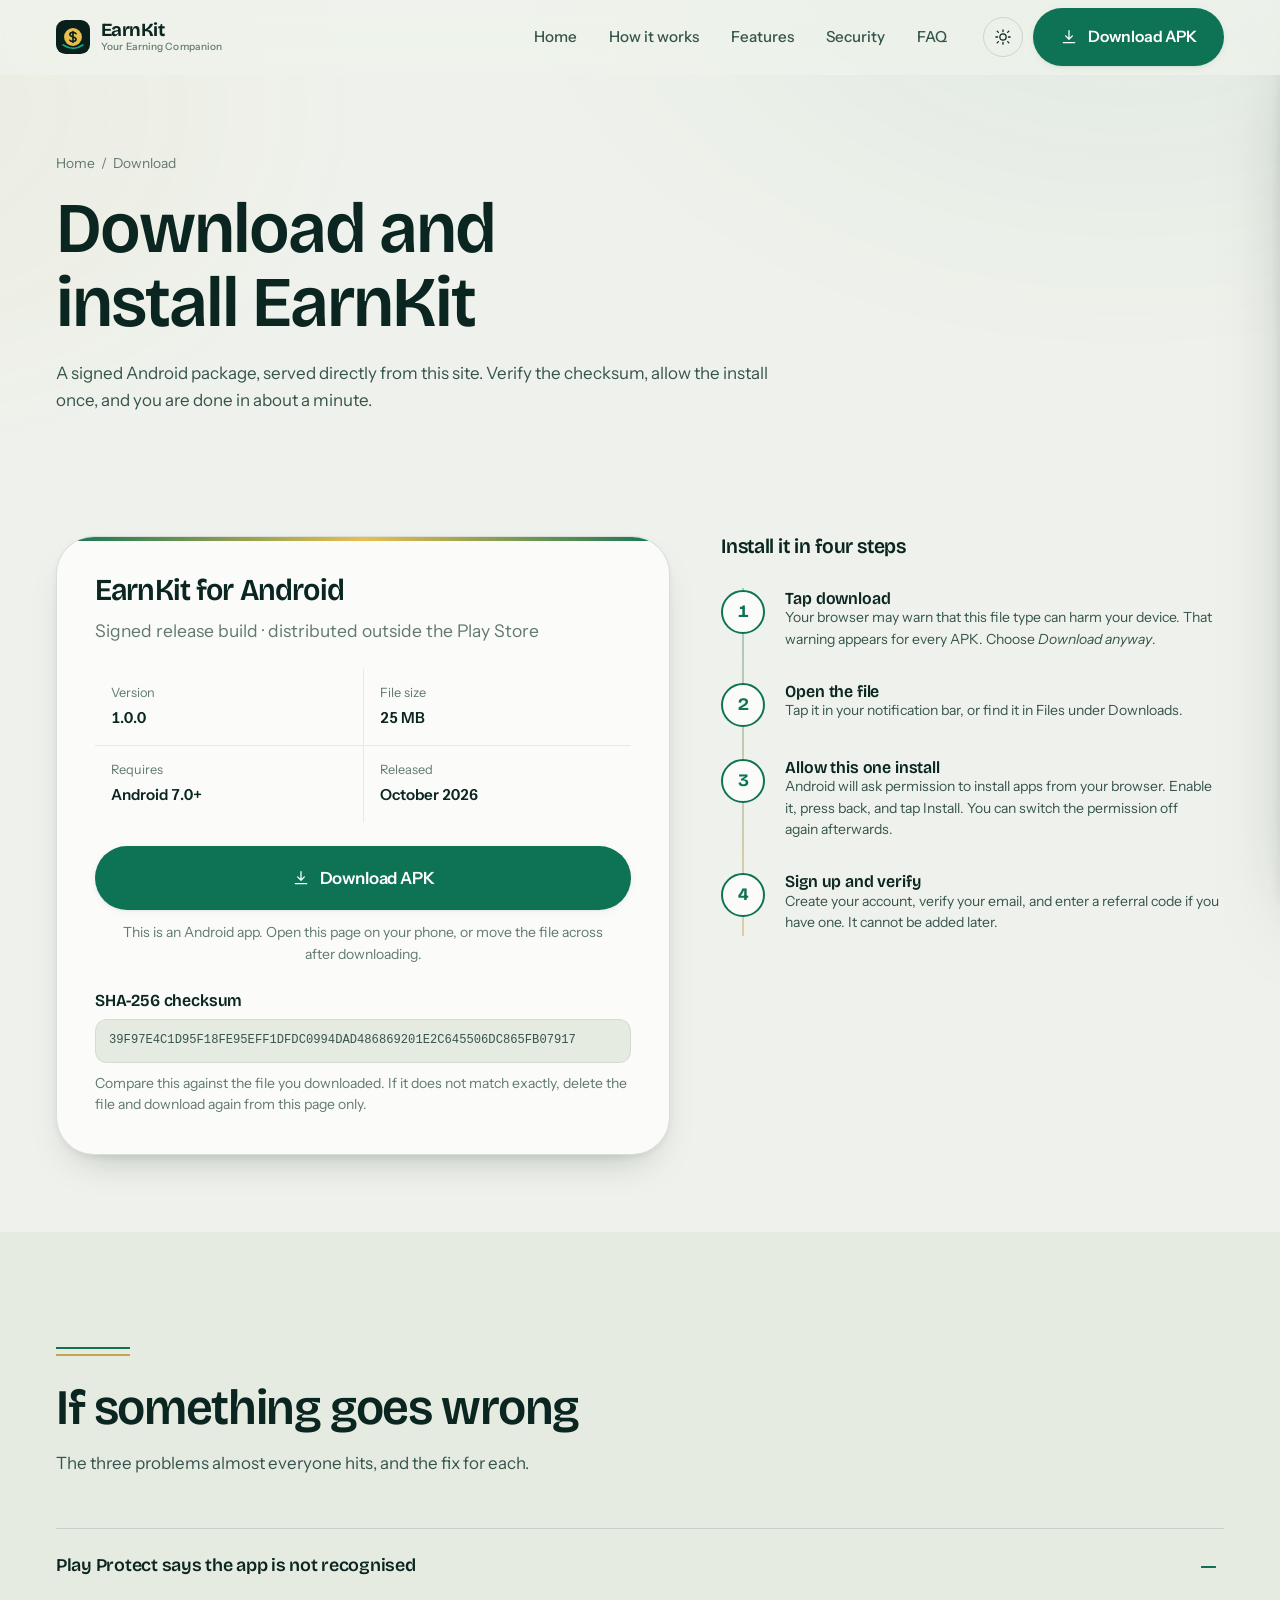
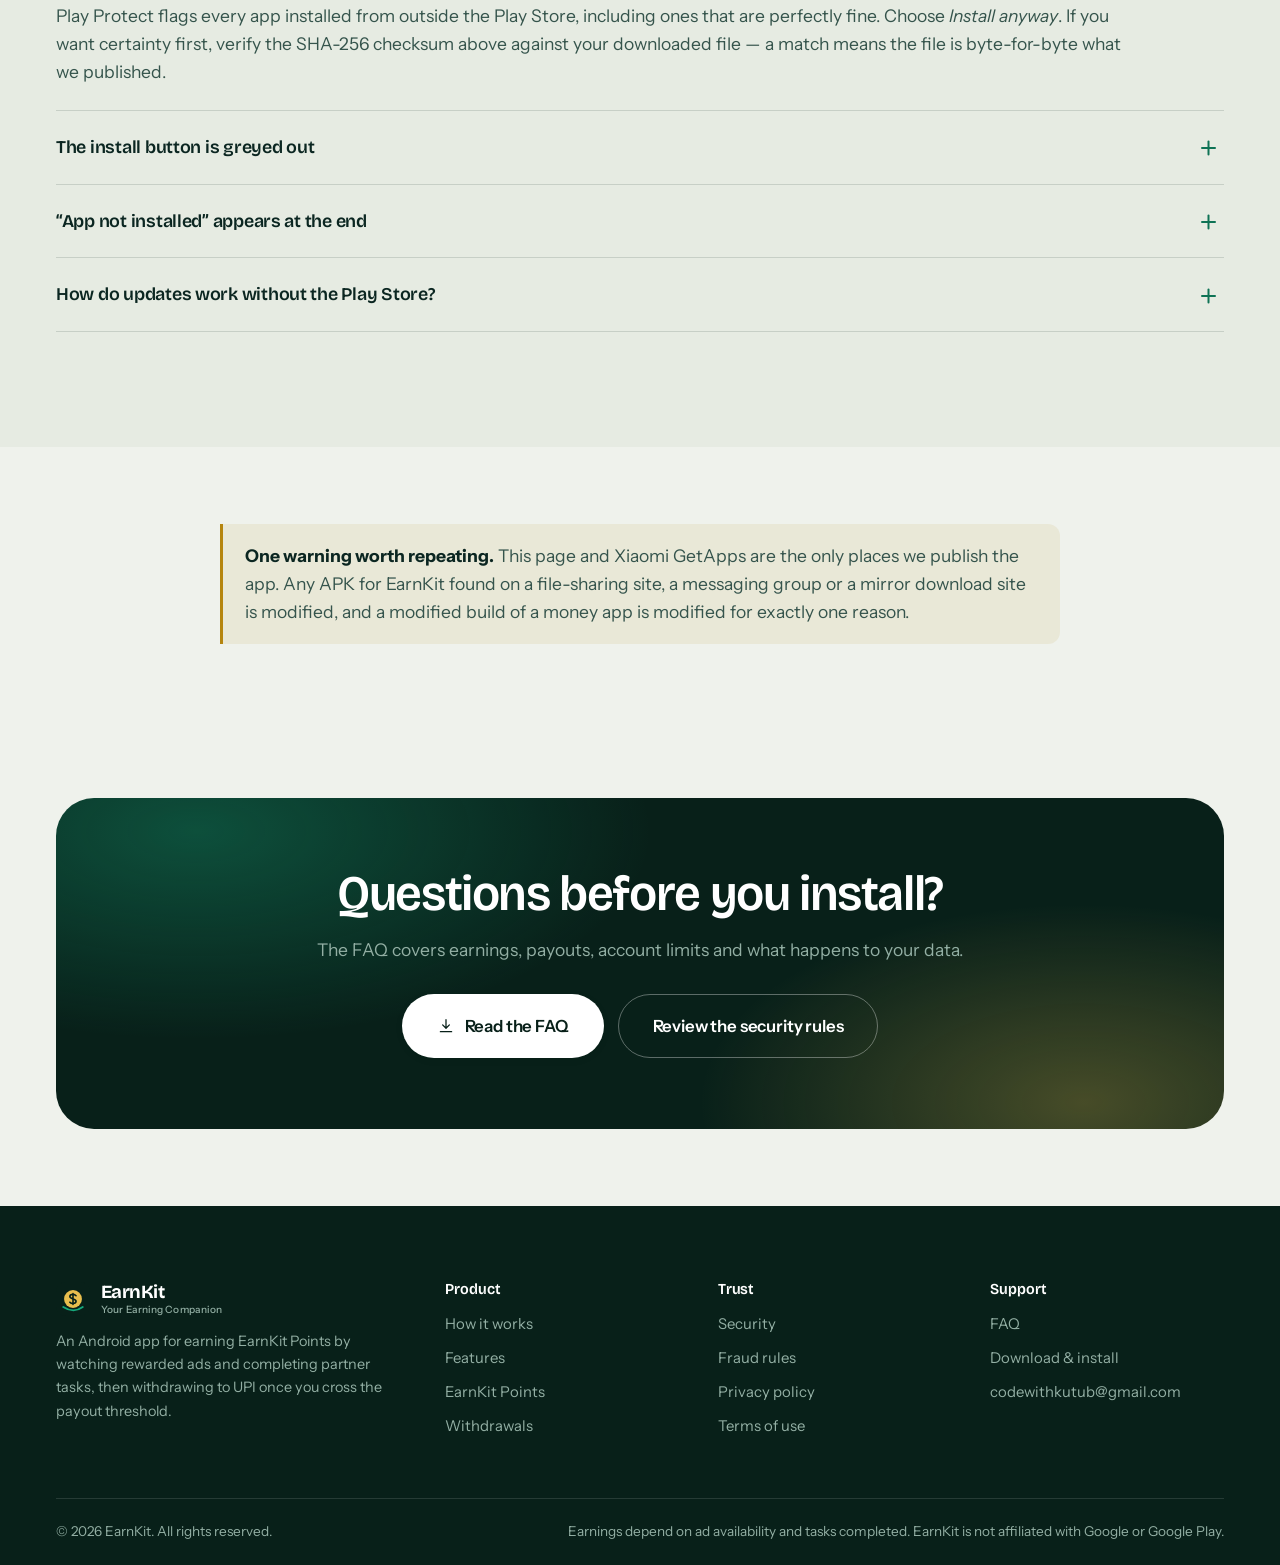
==== commit d7a2cf71: "Update file size for APK in download page" ====
--- a/download.html
+++ b/download.html
@@ -112,7 +112,7 @@
               </div>
               <div>
                 <dt>File size</dt>
-                <dd>—</dd>
+                <dd>25 MB</dd>
               </div>
               <div>
                 <dt>Requires</dt>
